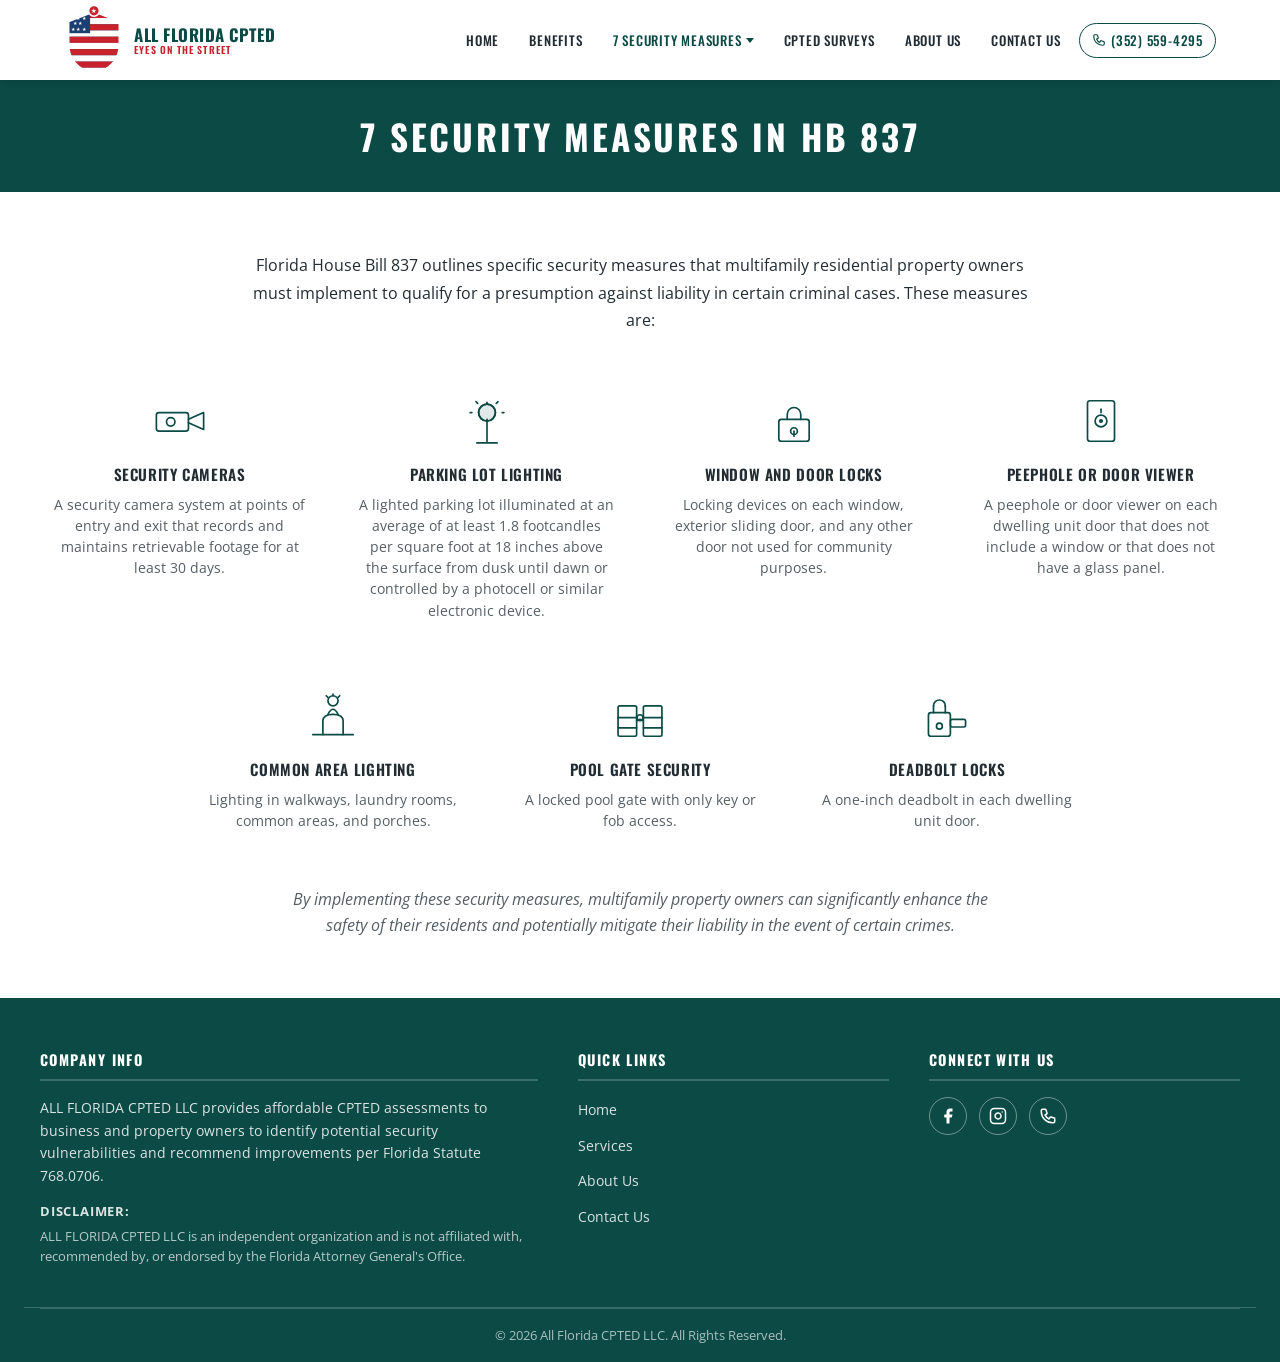
==== 7-security-measures/index.html @ 30a4c148 "Start repository" ====
<!DOCTYPE html>
<html lang="en">
<head>
  <meta charset="UTF-8">
  <meta name="viewport" content="width=device-width, initial-scale=1.0">
  <title>7 Security Measures | ALL FLORIDA CPTED</title>
  <meta name="description" content="Florida HB 837 outlines 7 security measures multifamily property owners must substantially implement to gain a presumption against liability under Florida Statute 768.0706.">
  <meta name="robots" content="index, follow, max-image-preview:large, max-snippet:-1, max-video-preview:-1">
  <link rel="canonical" href="https://allfloridacpted.com/7-security-measures/">
  <meta name="google-site-verification" content="hp_vSG5SfCv2-KYN52tj_0bwiyBskMedASLOKo-kxPQ">
  <meta property="og:title" content="7 Security Measures | ALL FLORIDA CPTED">
  <meta property="og:type" content="article">
  <meta property="og:url" content="https://allfloridacpted.com/7-security-measures/">
  <meta property="og:site_name" content="ALL FLORIDA CPTED">
  <meta property="og:image" content="https://images.pexels.com/photos/430208/pexels-photo-430208.jpeg?auto=compress&cs=tinysrgb&w=1200">
  <link rel="stylesheet" href="/styles.css">
</head>
<body>

<header class="site-header">
  <div class="header-inner">
    <a href="/" class="site-logo" aria-label="ALL FLORIDA CPTED LLC — Home">
      <svg class="logo-badge" viewBox="0 0 60 70" xmlns="http://www.w3.org/2000/svg" aria-hidden="true">
        <defs><clipPath id="sc2"><path d="M30 6 L56 16 L56 40 Q56 62 30 70 Q4 62 4 40 L4 16 Z"/></clipPath></defs>
        <path d="M30 6 L56 16 L56 40 Q56 62 30 70 Q4 62 4 40 L4 16 Z" fill="#1B3F73"/>
        <g clip-path="url(#sc2)">
          <rect x="4" y="6"  width="52" height="6.4" fill="#C8232C"/>
          <rect x="4" y="12.4" width="52" height="6.4" fill="white"/>
          <rect x="4" y="18.8" width="52" height="6.4" fill="#C8232C"/>
          <rect x="4" y="25.2" width="52" height="6.4" fill="white"/>
          <rect x="4" y="31.6" width="52" height="6.4" fill="#C8232C"/>
          <rect x="4" y="38"   width="52" height="6.4" fill="white"/>
          <rect x="4" y="44.4" width="52" height="6.4" fill="#C8232C"/>
          <rect x="4" y="50.8" width="52" height="6.4" fill="white"/>
          <rect x="4" y="57.2" width="52" height="6.4" fill="#C8232C"/>
          <rect x="4" y="63.6" width="52" height="6.4" fill="white"/>
          <rect x="4" y="6"  width="22" height="22" fill="#1B3F73"/>
          <text x="6" y="14" font-size="5.5" fill="white" font-family="sans-serif">★ ★ ★</text>
          <text x="8" y="20" font-size="5.5" fill="white" font-family="sans-serif">★ ★</text>
          <text x="6" y="26" font-size="5.5" fill="white" font-family="sans-serif">★ ★ ★</text>
        </g>
        <path d="M30 6 L56 16 L56 40 Q56 62 30 70 Q4 62 4 40 L4 16 Z" fill="none" stroke="white" stroke-width="1.5"/>
        <circle cx="30" cy="5" r="5.5" fill="#C8232C" stroke="white" stroke-width="1.5"/>
        <text x="30" y="7.5" text-anchor="middle" font-size="6" fill="white" font-family="sans-serif" font-weight="bold">★</text>
      </svg>
      <div class="logo-text-block">
        <span class="logo-name">All Florida CPTED</span>
        <span class="logo-tagline">Eyes on the Street</span>
      </div>
    </a>
    <nav class="main-nav" aria-label="Main navigation">
      <a href="/">Home</a>
      <a href="/services/">Benefits</a>
      <div class="nav-dropdown">
        <a href="/7-security-measures/" class="nav-active">7 Security Measures</a>
        <ul class="dropdown-menu" role="menu">
          <li role="none"><a href="/fl-statutes/" role="menuitem">FL Statutes</a></li>
        </ul>
      </div>
      <a href="/implementing-cpted/">CPTED Surveys</a>
      <a href="/about-us/">About Us</a>
      <a href="/contact-us/">Contact Us</a>
      <a href="tel:3525594295" class="nav-phone-pill" aria-label="Call (352) 559-4295">
        <svg width="14" height="14" fill="none" viewBox="0 0 24 24" stroke="currentColor" stroke-width="2" aria-hidden="true"><path stroke-linecap="round" stroke-linejoin="round" d="M3 5a2 2 0 012-2h3.28a1 1 0 01.948.684l1.498 4.493a1 1 0 01-.502 1.21l-2.257 1.13a11.042 11.042 0 005.516 5.516l1.13-2.257a1 1 0 011.21-.502l4.493 1.498a1 1 0 01.684.949V19a2 2 0 01-2 2h-1C9.716 21 3 14.284 3 6V5z"/></svg>
        (352) 559-4295
      </a>
    </nav>
    <button class="hamburger" aria-label="Toggle navigation menu" aria-expanded="false"><span></span><span></span><span></span></button>
  </div>
  <nav class="mobile-nav" aria-label="Mobile navigation">
    <a href="/">Home</a>
    <a href="/services/">Benefits</a>
    <a href="/7-security-measures/">7 Security Measures</a>
    <a href="/fl-statutes/" class="mobile-child">&#8627; FL Statutes</a>
    <a href="/implementing-cpted/">CPTED Surveys</a>
    <a href="/about-us/">About Us</a>
    <a href="/contact-us/">Contact Us</a>
    <a href="tel:3525594295">(352) 559-4295</a>
  </nav>
</header>

<!-- Page Header Band -->
<div class="page-header-band">
  <h1>7 Security Measures in HB 837</h1>
</div>

<!-- Intro + Icon Grid -->
<section class="section">
  <div class="container">
    <p class="page-intro text-center" style="max-width:780px;margin:0 auto 40px;">Florida House Bill 837 outlines specific security measures that multifamily residential property owners must implement to qualify for a presumption against liability in certain criminal cases. These measures are:</p>

    <div class="icon-grid-7">
      <div class="icon-row-top">
        <div class="icon-card">
          <svg viewBox="0 0 64 64" fill="none" stroke="currentColor" stroke-width="2" stroke-linecap="round" stroke-linejoin="round" aria-label="Security camera icon"><rect x="4" y="22" width="38" height="22" rx="3"/><path d="M42 30 L60 22 L60 42 L42 34"/><circle cx="21" cy="33" r="5"/></svg>
          <p class="icon-card-title">Security Cameras</p>
          <p class="icon-card-desc">A security camera system at points of entry and exit that records and maintains retrievable footage for at least 30 days.</p>
        </div>
        <div class="icon-card">
          <svg viewBox="0 0 64 64" fill="none" stroke="currentColor" stroke-width="2" stroke-linecap="round" stroke-linejoin="round" aria-label="Parking lot light icon"><line x1="32" y1="56" x2="32" y2="30"/><path d="M20 58 L44 58"/><circle cx="32" cy="22" r="10" fill="currentColor" fill-opacity=".12"/><circle cx="32" cy="22" r="10"/><line x1="32" y1="10" x2="32" y2="12"/><line x1="14" y1="22" x2="12" y2="22"/><line x1="50" y1="22" x2="52" y2="22"/><line x1="19" y1="9" x2="21" y2="11"/><line x1="45" y1="9" x2="43" y2="11"/></svg>
          <p class="icon-card-title">Parking Lot Lighting</p>
          <p class="icon-card-desc">A lighted parking lot illuminated at an average of at least 1.8 footcandles per square foot at 18 inches above the surface from dusk until dawn or controlled by a photocell or similar electronic device.</p>
        </div>
        <div class="icon-card">
          <svg viewBox="0 0 64 64" fill="none" stroke="currentColor" stroke-width="2" stroke-linecap="round" stroke-linejoin="round" aria-label="Window lock icon"><rect x="14" y="30" width="36" height="26" rx="3"/><path d="M24 30 V24 a8 8 0 0 1 16 0 V30"/><circle cx="32" cy="44" r="4"/><line x1="32" y1="44" x2="32" y2="50"/></svg>
          <p class="icon-card-title">Window and Door Locks</p>
          <p class="icon-card-desc">Locking devices on each window, exterior sliding door, and any other door not used for community purposes.</p>
        </div>
        <div class="icon-card">
          <svg viewBox="0 0 64 64" fill="none" stroke="currentColor" stroke-width="2" stroke-linecap="round" stroke-linejoin="round" aria-label="Peephole icon"><rect x="16" y="8" width="32" height="48" rx="3"/><circle cx="32" cy="32" r="7"/><circle cx="32" cy="32" r="2.5" fill="currentColor" stroke="none"/><line x1="32" y1="18" x2="32" y2="22"/></svg>
          <p class="icon-card-title">Peephole or Door Viewer</p>
          <p class="icon-card-desc">A peephole or door viewer on each dwelling unit door that does not include a window or that does not have a glass panel.</p>
        </div>
      </div>
      <div class="icon-row-bottom">
        <div class="icon-card">
          <svg viewBox="0 0 64 64" fill="none" stroke="currentColor" stroke-width="2" stroke-linecap="round" stroke-linejoin="round" aria-label="Walkway light icon"><path d="M8 54 L56 54"/><path d="M20 54 L20 38 Q20 30 32 30 Q44 30 44 38 L44 54"/><path d="M26 30 Q32 18 38 30"/><circle cx="32" cy="14" r="6"/><line x1="32" y1="8" x2="32" y2="6"/><line x1="38" y1="10" x2="40" y2="8"/><line x1="26" y1="10" x2="24" y2="8"/></svg>
          <p class="icon-card-title">Common Area Lighting</p>
          <p class="icon-card-desc">Lighting in walkways, laundry rooms, common areas, and porches.</p>
        </div>
        <div class="icon-card">
          <svg viewBox="0 0 64 64" fill="none" stroke="currentColor" stroke-width="2" stroke-linecap="round" stroke-linejoin="round" aria-label="Pool gate icon"><rect x="6" y="20" width="22" height="36" rx="2"/><rect x="36" y="20" width="22" height="36" rx="2"/><line x1="6" y1="34" x2="28" y2="34"/><line x1="36" y1="34" x2="58" y2="34"/><line x1="6" y1="46" x2="28" y2="46"/><line x1="36" y1="46" x2="58" y2="46"/><path d="M28 38 Q32 34 36 38"/><circle cx="32" cy="34" r="3.5"/></svg>
          <p class="icon-card-title">Pool Gate Security</p>
          <p class="icon-card-desc">A locked pool gate with only key or fob access.</p>
        </div>
        <div class="icon-card">
          <svg viewBox="0 0 64 64" fill="none" stroke="currentColor" stroke-width="2" stroke-linecap="round" stroke-linejoin="round" aria-label="Deadbolt icon"><rect x="10" y="28" width="26" height="28" rx="3"/><rect x="36" y="36" width="18" height="9" rx="2"/><line x1="16" y1="28" x2="16" y2="20"/><path d="M16 20 a7 7 0 0 1 14 0"/><line x1="30" y1="20" x2="30" y2="28"/><circle cx="23" cy="44" r="3.5"/></svg>
          <p class="icon-card-title">Deadbolt Locks</p>
          <p class="icon-card-desc">A one-inch deadbolt in each dwelling unit door.</p>
        </div>
      </div>
    </div>

    <p class="measures-closing">By implementing these security measures, multifamily property owners can significantly enhance the safety of their residents and potentially mitigate their liability in the event of certain crimes.</p>
  </div>
</section>

<!-- Footer -->
<footer class="site-footer">
  <div class="footer-inner">
    <div>
      <p class="footer-col-title">Company Info</p>
      <p class="footer-text">ALL FLORIDA CPTED LLC provides affordable CPTED assessments to business and property owners to identify potential security vulnerabilities and recommend improvements per Florida Statute 768.0706.</p>
      <p class="footer-disclaimer"><strong>Disclaimer:</strong> ALL FLORIDA CPTED LLC is an independent organization and is not affiliated with, recommended by, or endorsed by the Florida Attorney General's Office.</p>
    </div>
    <div>
      <p class="footer-col-title">Quick Links</p>
      <ul class="footer-links">
        <li><a href="/">Home</a></li>
        <li><a href="/services/">Services</a></li>
        <li><a href="/about-us/">About Us</a></li>
        <li><a href="/contact-us/">Contact Us</a></li>
      </ul>
    </div>
    <div>
      <p class="footer-col-title">Connect With Us</p>
      <div class="footer-social">
        <a href="#" class="social-icon" aria-label="Facebook"><svg viewBox="0 0 24 24" fill="currentColor"><path d="M18 2h-3a5 5 0 00-5 5v3H7v4h3v8h4v-8h3l1-4h-4V7a1 1 0 011-1h3z"/></svg></a>
        <a href="#" class="social-icon" aria-label="Instagram"><svg viewBox="0 0 24 24" fill="none" stroke="currentColor" stroke-width="2" stroke-linecap="round" stroke-linejoin="round"><rect x="2" y="2" width="20" height="20" rx="5" ry="5"/><path d="M16 11.37A4 4 0 1112.63 8 4 4 0 0116 11.37z"/><line x1="17.5" y1="6.5" x2="17.51" y2="6.5"/></svg></a>
        <a href="tel:3525594295" class="social-icon" aria-label="Phone"><svg viewBox="0 0 24 24" fill="none" stroke="currentColor" stroke-width="2" stroke-linecap="round" stroke-linejoin="round"><path d="M3 5a2 2 0 012-2h3.28a1 1 0 01.948.684l1.498 4.493a1 1 0 01-.502 1.21l-2.257 1.13a11.042 11.042 0 005.516 5.516l1.13-2.257a1 1 0 011.21-.502l4.493 1.498a1 1 0 01.684.949V19a2 2 0 01-2 2h-1C9.716 21 3 14.284 3 6V5z"/></svg></a>
      </div>
    </div>
  </div>
  <div class="footer-bottom-wrap">
    <div class="footer-bottom">&copy; <span class="yr"></span> All Florida CPTED LLC. All Rights Reserved.</div>
  </div>
</footer>

<script src="/script.js"></script>
<script>document.querySelectorAll('.yr').forEach(function(el){el.textContent=new Date().getFullYear();});</script>
</body>
</html>
---- styles.css ----
/* ============================================================
   ALL FLORIDA CPTED LLC — Shared Stylesheet
   ============================================================ */

@import url('https://fonts.googleapis.com/css2?family=Oswald:wght@400;500;600;700&family=Open+Sans:wght@400;500;600;700&display=swap');

/* ---------- CSS Variables ---------- */
:root {
  --teal:        #0B4A45;
  --teal-dark:   #083632;
  --teal-light:  #0d5a54;
  --red:         #C8232C;
  --blue:        #1B3F73;
  --charcoal:    #222C33;
  --gray-bg:     #F5F6F7;
  --gray-mid:    #E0E2E4;
  --gray-text:   #555E65;
  --white:       #FFFFFF;
  --cream:       #F0F0EC;

  --font-head:   'Oswald', 'Arial Narrow', Arial, sans-serif;
  --font-body:   'Open Sans', 'Helvetica Neue', Arial, sans-serif;

  --radius:      4px;
  --radius-pill: 50px;
  --shadow:      0 2px 12px rgba(0,0,0,0.10);
  --shadow-card: 0 2px 8px rgba(0,0,0,0.09);

  --max-width:   1200px;
  --header-h:    80px;
}

/* ---------- Reset ---------- */
*, *::before, *::after { box-sizing: border-box; margin: 0; padding: 0; }
html { scroll-behavior: smooth; }
body {
  font-family: var(--font-body);
  color: var(--charcoal);
  font-size: 16px;
  line-height: 1.6;
  background: var(--white);
}
a { color: inherit; text-decoration: none; }
img { display: block; max-width: 100%; height: auto; }
ul { list-style: none; }

/* ============================================================
   HEADER / NAV
   ============================================================ */
.site-header {
  position: sticky;
  top: 0;
  z-index: 1000;
  background: var(--white);
  box-shadow: 0 2px 8px rgba(0,0,0,0.10);
  height: var(--header-h);
}
.header-inner {
  max-width: var(--max-width);
  margin: 0 auto;
  padding: 0 24px;
  height: 100%;
  display: flex;
  align-items: center;
  justify-content: space-between;
  gap: 16px;
}

/* Logo */
.site-logo {
  display: flex;
  align-items: center;
  gap: 10px;
  flex-shrink: 0;
  text-decoration: none;
}
.logo-badge {
  width: 60px;
  height: 68px;
  flex-shrink: 0;
}
.logo-text-block {
  display: flex;
  flex-direction: column;
  line-height: 1.15;
}
.logo-name {
  font-family: var(--font-head);
  font-weight: 700;
  font-size: 1.05rem;
  color: var(--teal);
  letter-spacing: 0.03em;
  text-transform: uppercase;
}
.logo-tagline {
  font-family: var(--font-head);
  font-size: 0.62rem;
  font-weight: 600;
  color: var(--red);
  letter-spacing: 0.12em;
  text-transform: uppercase;
}

/* Main Nav */
.main-nav {
  display: flex;
  align-items: center;
  gap: 6px;
  flex-wrap: wrap;
}
.main-nav a {
  font-family: var(--font-head);
  font-size: 0.82rem;
  font-weight: 500;
  text-transform: uppercase;
  letter-spacing: 0.06em;
  color: var(--charcoal);
  padding: 6px 12px;
  border-radius: var(--radius-pill);
  transition: color 0.2s, background 0.2s;
  white-space: nowrap;
}
.main-nav a:hover { color: var(--teal); }

/* Home pill button */
.nav-home-pill {
  border: 1.5px solid var(--teal) !important;
  color: var(--teal) !important;
}
.nav-home-pill:hover { background: var(--teal) !important; color: var(--white) !important; }

/* Phone pill button */
.nav-phone-pill {
  border: 1.5px solid var(--teal) !important;
  color: var(--teal) !important;
  display: flex;
  align-items: center;
  gap: 5px;
}
.nav-phone-pill:hover { background: var(--teal) !important; color: var(--white) !important; }
.nav-phone-pill svg { flex-shrink: 0; }

/* Dropdown */
.nav-dropdown {
  position: relative;
}
.nav-dropdown > a {
  display: flex;
  align-items: center;
  gap: 4px;
}
.nav-dropdown > a::after {
  content: '';
  display: inline-block;
  width: 0;
  height: 0;
  border-left: 4px solid transparent;
  border-right: 4px solid transparent;
  border-top: 5px solid currentColor;
  flex-shrink: 0;
}
.dropdown-menu {
  position: absolute;
  top: calc(100% + 4px);
  left: 0;
  background: var(--white);
  border: 1px solid var(--gray-mid);
  border-radius: var(--radius);
  box-shadow: var(--shadow);
  min-width: 160px;
  opacity: 0;
  pointer-events: none;
  transform: translateY(-6px);
  transition: opacity 0.18s, transform 0.18s;
  z-index: 200;
}
.nav-dropdown:hover .dropdown-menu,
.nav-dropdown:focus-within .dropdown-menu {
  opacity: 1;
  pointer-events: auto;
  transform: translateY(0);
}
.dropdown-menu a {
  display: block;
  padding: 10px 16px;
  font-family: var(--font-head);
  font-size: 0.80rem;
  text-transform: uppercase;
  letter-spacing: 0.05em;
  color: var(--charcoal);
  border-radius: 0;
}
.dropdown-menu a:hover { background: var(--gray-bg); color: var(--teal); }

/* Active nav state */
.nav-active { color: var(--teal) !important; }

/* Hamburger */
.hamburger {
  display: none;
  flex-direction: column;
  justify-content: center;
  gap: 5px;
  width: 38px;
  height: 38px;
  background: none;
  border: none;
  cursor: pointer;
  padding: 4px;
  flex-shrink: 0;
}
.hamburger span {
  display: block;
  height: 2.5px;
  background: var(--teal);
  border-radius: 2px;
  transition: transform 0.25s, opacity 0.25s;
}
.hamburger.open span:nth-child(1) { transform: translateY(7.5px) rotate(45deg); }
.hamburger.open span:nth-child(2) { opacity: 0; }
.hamburger.open span:nth-child(3) { transform: translateY(-7.5px) rotate(-45deg); }

/* Mobile Nav */
.mobile-nav {
  display: none;
  flex-direction: column;
  background: var(--white);
  border-top: 1px solid var(--gray-mid);
  padding: 12px 24px 20px;
  box-shadow: 0 6px 16px rgba(0,0,0,0.10);
}
.mobile-nav.open { display: flex; }
.mobile-nav a {
  font-family: var(--font-head);
  font-size: 0.95rem;
  font-weight: 500;
  text-transform: uppercase;
  letter-spacing: 0.06em;
  color: var(--charcoal);
  padding: 11px 0;
  border-bottom: 1px solid var(--gray-bg);
}
.mobile-nav a:last-child { border-bottom: none; }
.mobile-nav a:hover { color: var(--teal); }
.mobile-nav .mobile-child { padding-left: 20px; font-size: 0.88rem; color: var(--gray-text); }

/* ============================================================
   PAGE HEADER BAND
   ============================================================ */
.page-header-band {
  background: var(--teal);
  padding: 28px 24px;
  text-align: center;
}
.page-header-band h1 {
  font-family: var(--font-head);
  font-weight: 700;
  font-size: clamp(1.5rem, 4vw, 2.2rem);
  text-transform: uppercase;
  letter-spacing: 0.08em;
  color: var(--white);
}
.page-header-band.two-band {
  margin-top: 40px;
}

/* ============================================================
   HERO SLIDER
   ============================================================ */
.hero {
  position: relative;
  width: 100%;
  height: 520px;
  overflow: hidden;
  background: var(--teal-dark);
}
.hero-slide {
  position: absolute;
  inset: 0;
  opacity: 0;
  transition: opacity 0.8s ease;
}
.hero-slide.active { opacity: 1; }
.hero-slide img {
  width: 100%;
  height: 100%;
  object-fit: cover;
  object-position: center;
}
.hero-overlay {
  position: absolute;
  inset: 0;
  background: rgba(11, 74, 69, 0.45);
  display: flex;
  align-items: center;
  justify-content: center;
}
.hero-content {
  background: rgba(255,255,255,0.15);
  backdrop-filter: blur(2px);
  border: 1px solid rgba(255,255,255,0.30);
  padding: 40px 48px;
  text-align: center;
  max-width: 680px;
  width: 90%;
}
.hero-content h1 {
  font-family: var(--font-head);
  font-weight: 700;
  font-size: clamp(1.6rem, 5vw, 2.8rem);
  text-transform: uppercase;
  letter-spacing: 0.06em;
  color: var(--white);
  line-height: 1.2;
  margin-bottom: 28px;
}
.hero-btn {
  display: inline-block;
  font-family: var(--font-head);
  font-size: 0.88rem;
  font-weight: 600;
  letter-spacing: 0.10em;
  text-transform: uppercase;
  color: var(--white);
  border: 2px solid var(--white);
  border-radius: var(--radius-pill);
  padding: 10px 28px;
  transition: background 0.2s, color 0.2s;
}
.hero-btn:hover { background: var(--white); color: var(--teal); }

/* Hero arrows */
.hero-arrow {
  position: absolute;
  top: 50%;
  transform: translateY(-50%);
  background: rgba(255,255,255,0.20);
  border: 1px solid rgba(255,255,255,0.40);
  color: var(--white);
  width: 40px;
  height: 40px;
  border-radius: 50%;
  display: flex;
  align-items: center;
  justify-content: center;
  cursor: pointer;
  z-index: 10;
  transition: background 0.2s;
  font-size: 1.2rem;
  user-select: none;
}
.hero-arrow:hover { background: rgba(255,255,255,0.40); }
.hero-arrow.prev { left: 20px; }
.hero-arrow.next { right: 20px; }

/* ============================================================
   SECTION UTILITIES
   ============================================================ */
.section { padding: 60px 24px; }
.section-gray { background: var(--gray-bg); }
.section-teal { background: var(--teal); }
.container {
  max-width: var(--max-width);
  margin: 0 auto;
}
.section-label {
  font-family: var(--font-head);
  font-size: 0.80rem;
  font-weight: 600;
  text-transform: uppercase;
  letter-spacing: 0.14em;
  color: var(--teal);
  margin-bottom: 8px;
}
.section-title {
  font-family: var(--font-head);
  font-weight: 700;
  font-size: clamp(1.4rem, 3.5vw, 2rem);
  text-transform: uppercase;
  letter-spacing: 0.06em;
  color: var(--teal);
  margin-bottom: 20px;
}
.section-teal .section-title { color: var(--white); }
.section-teal h2 { color: var(--white); }

/* ============================================================
   TWO COLUMN LAYOUT
   ============================================================ */
.two-col {
  display: grid;
  grid-template-columns: 1fr 1fr;
  gap: 48px;
  align-items: center;
}
.two-col img {
  width: 100%;
  height: 340px;
  object-fit: cover;
  border-radius: var(--radius);
  box-shadow: var(--shadow);
}

/* ============================================================
   ATTENTION SECTION (Home)
   ============================================================ */
.attention-text p {
  margin-bottom: 16px;
  line-height: 1.7;
}
.attention-text p:first-child {
  color: var(--teal);
  font-weight: 500;
}

/* ============================================================
   CPTED CONCEPTS SECTION
   ============================================================ */
.cpted-concepts-text p { color: var(--white); margin-bottom: 14px; }
.cpted-concepts-text ul {
  list-style: disc;
  padding-left: 20px;
  margin-bottom: 14px;
  color: var(--white);
}
.cpted-concepts-text ul li { margin-bottom: 4px; }

/* ============================================================
   CARD GRIDS
   ============================================================ */
.cards-grid {
  display: grid;
  grid-template-columns: repeat(4, 1fr);
  gap: 20px;
  margin-top: 32px;
}
.cards-grid-3 {
  grid-template-columns: repeat(3, 1fr);
}

.card {
  background: var(--white);
  border-radius: var(--radius);
  box-shadow: var(--shadow-card);
  overflow: hidden;
  display: flex;
  flex-direction: column;
  border: 1px solid var(--gray-mid);
}
.card-img {
  width: 100%;
  height: 180px;
  object-fit: cover;
  flex-shrink: 0;
}
.card-body {
  padding: 16px;
  flex: 1;
}
.card-title {
  font-family: var(--font-head);
  font-weight: 600;
  font-size: 1rem;
  color: var(--charcoal);
  margin-bottom: 8px;
  text-align: center;
}
.card-desc {
  font-size: 0.88rem;
  color: var(--gray-text);
  line-height: 1.55;
  text-align: center;
}

/* Truncated description (home benefits) */
.card-desc-truncated {
  display: -webkit-box;
  -webkit-line-clamp: 3;
  -webkit-box-orient: vertical;
  overflow: hidden;
}

/* Center button below grid */
.grid-cta {
  text-align: center;
  margin-top: 32px;
}

/* ============================================================
   BUTTONS
   ============================================================ */
.btn {
  display: inline-block;
  font-family: var(--font-head);
  font-size: 0.88rem;
  font-weight: 600;
  letter-spacing: 0.10em;
  text-transform: uppercase;
  border-radius: var(--radius-pill);
  padding: 12px 32px;
  transition: background 0.2s, color 0.2s, border-color 0.2s;
  cursor: pointer;
  border: 2px solid transparent;
  text-align: center;
}
.btn-teal {
  background: var(--teal);
  color: var(--white);
  border-color: var(--teal);
}
.btn-teal:hover {
  background: var(--teal-dark);
  border-color: var(--teal-dark);
}
.btn-outline-teal {
  background: transparent;
  color: var(--teal);
  border-color: var(--teal);
}
.btn-outline-teal:hover {
  background: var(--teal);
  color: var(--white);
}

/* ============================================================
   7 SECURITY MEASURES — ICON GRID
   ============================================================ */
.measures-section { background: var(--white); }
.measures-section .section-title { text-align: center; }

.icon-grid {
  display: grid;
  grid-template-columns: repeat(4, 1fr);
  gap: 28px;
  margin-top: 36px;
}
.icon-grid-7 .icon-row-top {
  display: grid;
  grid-template-columns: repeat(4, 1fr);
  gap: 28px;
  margin-top: 36px;
}
.icon-grid-7 .icon-row-bottom {
  display: grid;
  grid-template-columns: repeat(3, 1fr);
  gap: 28px;
  margin-top: 28px;
  max-width: calc(75% - 7px);
  margin-left: auto;
  margin-right: auto;
}

.icon-card {
  display: flex;
  flex-direction: column;
  align-items: center;
  text-align: center;
  padding: 20px 12px;
}
.icon-card svg {
  width: 54px;
  height: 54px;
  color: var(--teal);
  margin-bottom: 14px;
  flex-shrink: 0;
}
.icon-card-title {
  font-family: var(--font-head);
  font-weight: 600;
  font-size: 0.95rem;
  color: var(--charcoal);
  margin-bottom: 8px;
  text-transform: uppercase;
  letter-spacing: 0.04em;
}
.icon-card-desc {
  font-size: 0.85rem;
  color: var(--gray-text);
  line-height: 1.55;
}

.measures-closing {
  text-align: center;
  margin-top: 36px;
  font-style: italic;
  color: var(--gray-text);
  max-width: 700px;
  margin-left: auto;
  margin-right: auto;
}

/* ============================================================
   PAGE INTRO / BULLETED CONTENT
   ============================================================ */
.page-intro { margin-bottom: 20px; line-height: 1.7; }

.flag-list {
  list-style: none;
  padding: 0;
  margin: 0;
}
.flag-list li {
  display: flex;
  gap: 12px;
  align-items: flex-start;
  margin-bottom: 16px;
  line-height: 1.65;
}
.flag-list li .flag-icon {
  flex-shrink: 0;
  margin-top: 3px;
}
.flag-list li strong { color: var(--charcoal); }

/* ============================================================
   FL STATUTES PAGE
   ============================================================ */
.statutes-content { max-width: var(--max-width); margin: 0 auto; padding: 40px 24px; }
.statutes-list {
  margin-top: 20px;
}
.statutes-list li {
  display: flex;
  gap: 14px;
  align-items: flex-start;
  padding: 12px 0;
  border-bottom: 1px solid var(--gray-mid);
  font-size: 0.93rem;
  line-height: 1.65;
}
.statutes-list li:last-child { border-bottom: none; }
.statutes-list li .flag-icon { flex-shrink: 0; margin-top: 3px; }
.statutes-list li a { color: var(--teal); text-decoration: underline; }
.statutes-list li a:hover { color: var(--teal-dark); }
.statute-term { font-weight: 600; }

.statutes-subsection-title {
  font-family: var(--font-head);
  font-weight: 700;
  font-size: 0.95rem;
  letter-spacing: 0.05em;
  color: var(--white);
  margin-bottom: 4px;
}
.statutes-768 {
  padding: 40px 24px;
}
.statutes-768-inner { max-width: var(--max-width); margin: 0 auto; }
.statutes-768 h3 {
  font-family: var(--font-head);
  font-size: 1.05rem;
  text-transform: uppercase;
  margin-bottom: 12px;
  color: var(--charcoal);
}
.statutes-768 p { margin-bottom: 12px; line-height: 1.65; font-size: 0.93rem; }
.statutes-768 ol { padding-left: 24px; margin-bottom: 12px; }
.statutes-768 ol li { margin-bottom: 8px; line-height: 1.65; font-size: 0.93rem; }

/* ============================================================
   CONTACT FORM
   ============================================================ */
.contact-grid {
  display: grid;
  grid-template-columns: 1fr 1.4fr;
  gap: 60px;
  align-items: start;
}
.contact-info h2 {
  font-family: var(--font-head);
  font-size: 1.2rem;
  font-weight: 600;
  color: var(--charcoal);
  margin-bottom: 10px;
}
.contact-info p { margin-bottom: 20px; color: var(--gray-text); line-height: 1.65; }
.contact-phone {
  display: flex;
  align-items: center;
  gap: 10px;
  font-family: var(--font-head);
  font-size: 1.3rem;
  font-weight: 600;
  color: var(--teal);
  text-decoration: none;
}
.contact-phone:hover { color: var(--teal-dark); }

.contact-form { display: flex; flex-direction: column; gap: 16px; }
.form-group { display: flex; flex-direction: column; gap: 6px; }
.form-group label {
  font-size: 0.85rem;
  font-weight: 600;
  color: var(--charcoal);
  text-transform: uppercase;
  letter-spacing: 0.05em;
}
.form-group input,
.form-group textarea {
  padding: 12px 14px;
  border: 1.5px solid var(--gray-mid);
  border-radius: var(--radius);
  font-family: var(--font-body);
  font-size: 0.95rem;
  color: var(--charcoal);
  background: var(--white);
  transition: border-color 0.2s;
}
.form-group input:focus,
.form-group textarea:focus {
  outline: none;
  border-color: var(--teal);
}
.form-group textarea { min-height: 130px; resize: vertical; }
.form-submit { align-self: flex-start; }

/* ============================================================
   FOOTER
   ============================================================ */
.site-footer {
  background: var(--teal);
  color: var(--cream);
  padding: 50px 24px 0;
}
.footer-inner {
  max-width: var(--max-width);
  margin: 0 auto;
  display: grid;
  grid-template-columns: 1.6fr 1fr 1fr;
  gap: 40px;
  padding-bottom: 40px;
}
.footer-col-title {
  font-family: var(--font-head);
  font-weight: 700;
  font-size: 0.90rem;
  text-transform: uppercase;
  letter-spacing: 0.10em;
  color: var(--white);
  margin-bottom: 16px;
  padding-bottom: 8px;
  border-bottom: 2px solid rgba(255,255,255,0.20);
}
.footer-text {
  font-size: 0.85rem;
  line-height: 1.65;
  color: rgba(255,255,255,0.85);
  margin-bottom: 14px;
}
.footer-disclaimer {
  font-size: 0.80rem;
  line-height: 1.6;
  color: rgba(255,255,255,0.70);
}
.footer-disclaimer strong {
  display: block;
  font-size: 0.82rem;
  text-transform: uppercase;
  letter-spacing: 0.06em;
  margin-bottom: 4px;
  color: rgba(255,255,255,0.85);
}

.footer-links { list-style: none; padding: 0; }
.footer-links li { margin-bottom: 10px; }
.footer-links a {
  font-size: 0.88rem;
  color: rgba(255,255,255,0.85);
  transition: color 0.2s;
}
.footer-links a:hover { color: var(--white); }

.footer-social {
  display: flex;
  gap: 12px;
  margin-bottom: 0;
}
.social-icon {
  display: flex;
  align-items: center;
  justify-content: center;
  width: 38px;
  height: 38px;
  border-radius: 50%;
  border: 1.5px solid rgba(255,255,255,0.40);
  color: var(--white);
  transition: background 0.2s, border-color 0.2s;
}
.social-icon:hover {
  background: rgba(255,255,255,0.15);
  border-color: var(--white);
}
.social-icon svg { width: 18px; height: 18px; }

.footer-bottom {
  border-top: 1px solid rgba(255,255,255,0.18);
  padding: 16px 24px;
  text-align: center;
  font-size: 0.82rem;
  color: rgba(255,255,255,0.65);
  max-width: var(--max-width);
  margin: 0 auto;
}
.footer-bottom-wrap {
  border-top: 1px solid rgba(255,255,255,0.18);
}

/* ============================================================
   IMPLEMENTING CPTED / ABOUT US — Two-column text+image pages
   ============================================================ */
.inner-page-content {
  max-width: var(--max-width);
  margin: 0 auto;
  padding: 60px 24px;
}
.inner-two-col {
  display: grid;
  grid-template-columns: 1fr 1fr;
  gap: 52px;
  align-items: start;
}
.inner-two-col img {
  width: 100%;
  height: 360px;
  object-fit: cover;
  border-radius: var(--radius);
  box-shadow: var(--shadow);
}
.inner-page-content h2 {
  font-family: var(--font-head);
  font-weight: 700;
  font-size: 1.25rem;
  text-transform: uppercase;
  letter-spacing: 0.05em;
  color: var(--teal);
  margin-bottom: 16px;
}

/* ============================================================
   RESPONSIVE
   ============================================================ */
@media (max-width: 1024px) {
  .cards-grid { grid-template-columns: repeat(2, 1fr); }
  .icon-grid { grid-template-columns: repeat(2, 1fr); }
  .icon-grid-7 .icon-row-top { grid-template-columns: repeat(2, 1fr); }
  .icon-grid-7 .icon-row-bottom { grid-template-columns: repeat(2, 1fr); max-width: 100%; }
  .two-col { grid-template-columns: 1fr; }
  .two-col img { height: 260px; }
  .footer-inner { grid-template-columns: 1fr 1fr; }
  .contact-grid { grid-template-columns: 1fr; gap: 40px; }
}

@media (max-width: 768px) {
  :root { --header-h: 70px; }
  .main-nav { display: none; }
  .hamburger { display: flex; }
  .hero { height: 400px; }
  .hero-content { padding: 28px 24px; }
  .cards-grid { grid-template-columns: 1fr; }
  .cards-grid-3 { grid-template-columns: 1fr; }
  .inner-two-col { grid-template-columns: 1fr; }
  .inner-two-col img { height: 220px; }
  .footer-inner { grid-template-columns: 1fr; }
  .icon-grid-7 .icon-row-top { grid-template-columns: 1fr 1fr; }
  .icon-grid-7 .icon-row-bottom { grid-template-columns: 1fr 1fr; max-width: 100%; }
}

@media (max-width: 480px) {
  .hero { height: 320px; }
  .hero-content { padding: 20px 16px; }
  .section { padding: 40px 16px; }
  .icon-grid-7 .icon-row-top { grid-template-columns: 1fr; }
  .icon-grid-7 .icon-row-bottom { grid-template-columns: 1fr; }
  .logo-text-block { display: none; }
}

/* ============================================================
   UTILITY
   ============================================================ */
.text-center { text-align: center; }
.mt-8  { margin-top: 8px; }
.mt-16 { margin-top: 16px; }
.mt-24 { margin-top: 24px; }
.mt-32 { margin-top: 32px; }
.mb-16 { margin-bottom: 16px; }
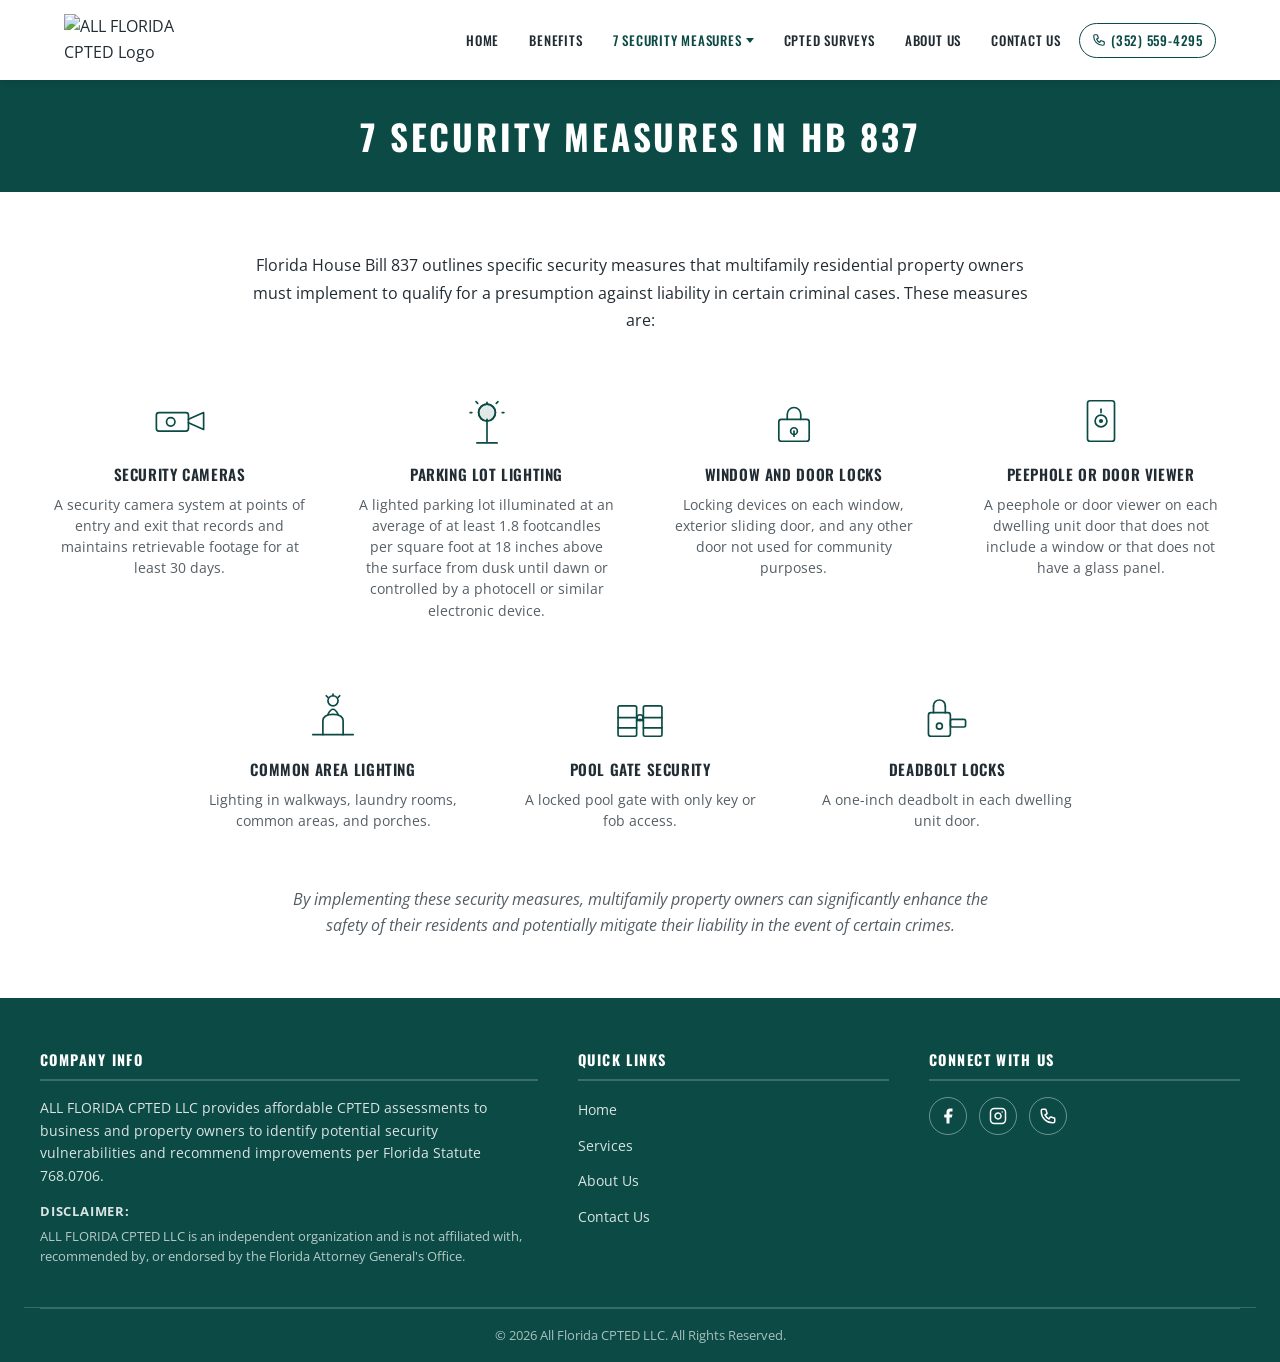
==== commit 6b4bb8c7: "Updated index.html" ====
--- a/7-security-measures/index.html
+++ b/7-security-measures/index.html
@@ -19,35 +19,12 @@
 
 <header class="site-header">
   <div class="header-inner">
-    <a href="/" class="site-logo" aria-label="ALL FLORIDA CPTED LLC — Home">
-      <svg class="logo-badge" viewBox="0 0 60 70" xmlns="http://www.w3.org/2000/svg" aria-hidden="true">
-        <defs><clipPath id="sc2"><path d="M30 6 L56 16 L56 40 Q56 62 30 70 Q4 62 4 40 L4 16 Z"/></clipPath></defs>
-        <path d="M30 6 L56 16 L56 40 Q56 62 30 70 Q4 62 4 40 L4 16 Z" fill="#1B3F73"/>
-        <g clip-path="url(#sc2)">
-          <rect x="4" y="6"  width="52" height="6.4" fill="#C8232C"/>
-          <rect x="4" y="12.4" width="52" height="6.4" fill="white"/>
-          <rect x="4" y="18.8" width="52" height="6.4" fill="#C8232C"/>
-          <rect x="4" y="25.2" width="52" height="6.4" fill="white"/>
-          <rect x="4" y="31.6" width="52" height="6.4" fill="#C8232C"/>
-          <rect x="4" y="38"   width="52" height="6.4" fill="white"/>
-          <rect x="4" y="44.4" width="52" height="6.4" fill="#C8232C"/>
-          <rect x="4" y="50.8" width="52" height="6.4" fill="white"/>
-          <rect x="4" y="57.2" width="52" height="6.4" fill="#C8232C"/>
-          <rect x="4" y="63.6" width="52" height="6.4" fill="white"/>
-          <rect x="4" y="6"  width="22" height="22" fill="#1B3F73"/>
-          <text x="6" y="14" font-size="5.5" fill="white" font-family="sans-serif">★ ★ ★</text>
-          <text x="8" y="20" font-size="5.5" fill="white" font-family="sans-serif">★ ★</text>
-          <text x="6" y="26" font-size="5.5" fill="white" font-family="sans-serif">★ ★ ★</text>
-        </g>
-        <path d="M30 6 L56 16 L56 40 Q56 62 30 70 Q4 62 4 40 L4 16 Z" fill="none" stroke="white" stroke-width="1.5"/>
-        <circle cx="30" cy="5" r="5.5" fill="#C8232C" stroke="white" stroke-width="1.5"/>
-        <text x="30" y="7.5" text-anchor="middle" font-size="6" fill="white" font-family="sans-serif" font-weight="bold">★</text>
-      </svg>
-      <div class="logo-text-block">
-        <span class="logo-name">All Florida CPTED</span>
-        <span class="logo-tagline">Eyes on the Street</span>
-      </div>
-    </a>
+  <a href="/" class="site-logo" aria-label="ALL FLORIDA CPTED LLC — Home">
+
+      <img src="/Logo1.png" alt="ALL FLORIDA CPTED Logo" class="logo-img">
+<div class="logo-text-block">
+</div>
+</a>
     <nav class="main-nav" aria-label="Main navigation">
       <a href="/">Home</a>
       <a href="/services/">Benefits</a>
--- a/styles.css
+++ b/styles.css
@@ -65,19 +65,41 @@
   justify-content: space-between;
   gap: 16px;
 }
-
 /* Logo */
 .site-logo {
   display: flex;
   align-items: center;
-  gap: 10px;
-  flex-shrink: 0;
-  text-decoration: none;
-}
-.logo-badge {
-  width: 60px;
-  height: 68px;
-  flex-shrink: 0;
+  height: 100%;
+}
+
+.logo-img {
+  width: 160px;
+  height: auto;
+  max-height: 70px;
+  object-fit: contain;
+}
+.logo-text-block {
+  display: flex;
+  flex-direction: column;
+  line-height: 1.15;
+}
+
+.logo-name {
+  font-family: var(--font-head);
+  font-weight: 700;
+  font-size: 1.05rem;
+  color: var(--teal);
+  letter-spacing: 0.03em;
+  text-transform: uppercase;
+}
+
+.logo-tagline {
+  font-family: var(--font-head);
+  font-size: 0.62rem;
+  font-weight: 600;
+  color: var(--red);
+  letter-spacing: 0.12em;
+  text-transform: uppercase;
 }
 .logo-text-block {
   display: flex;
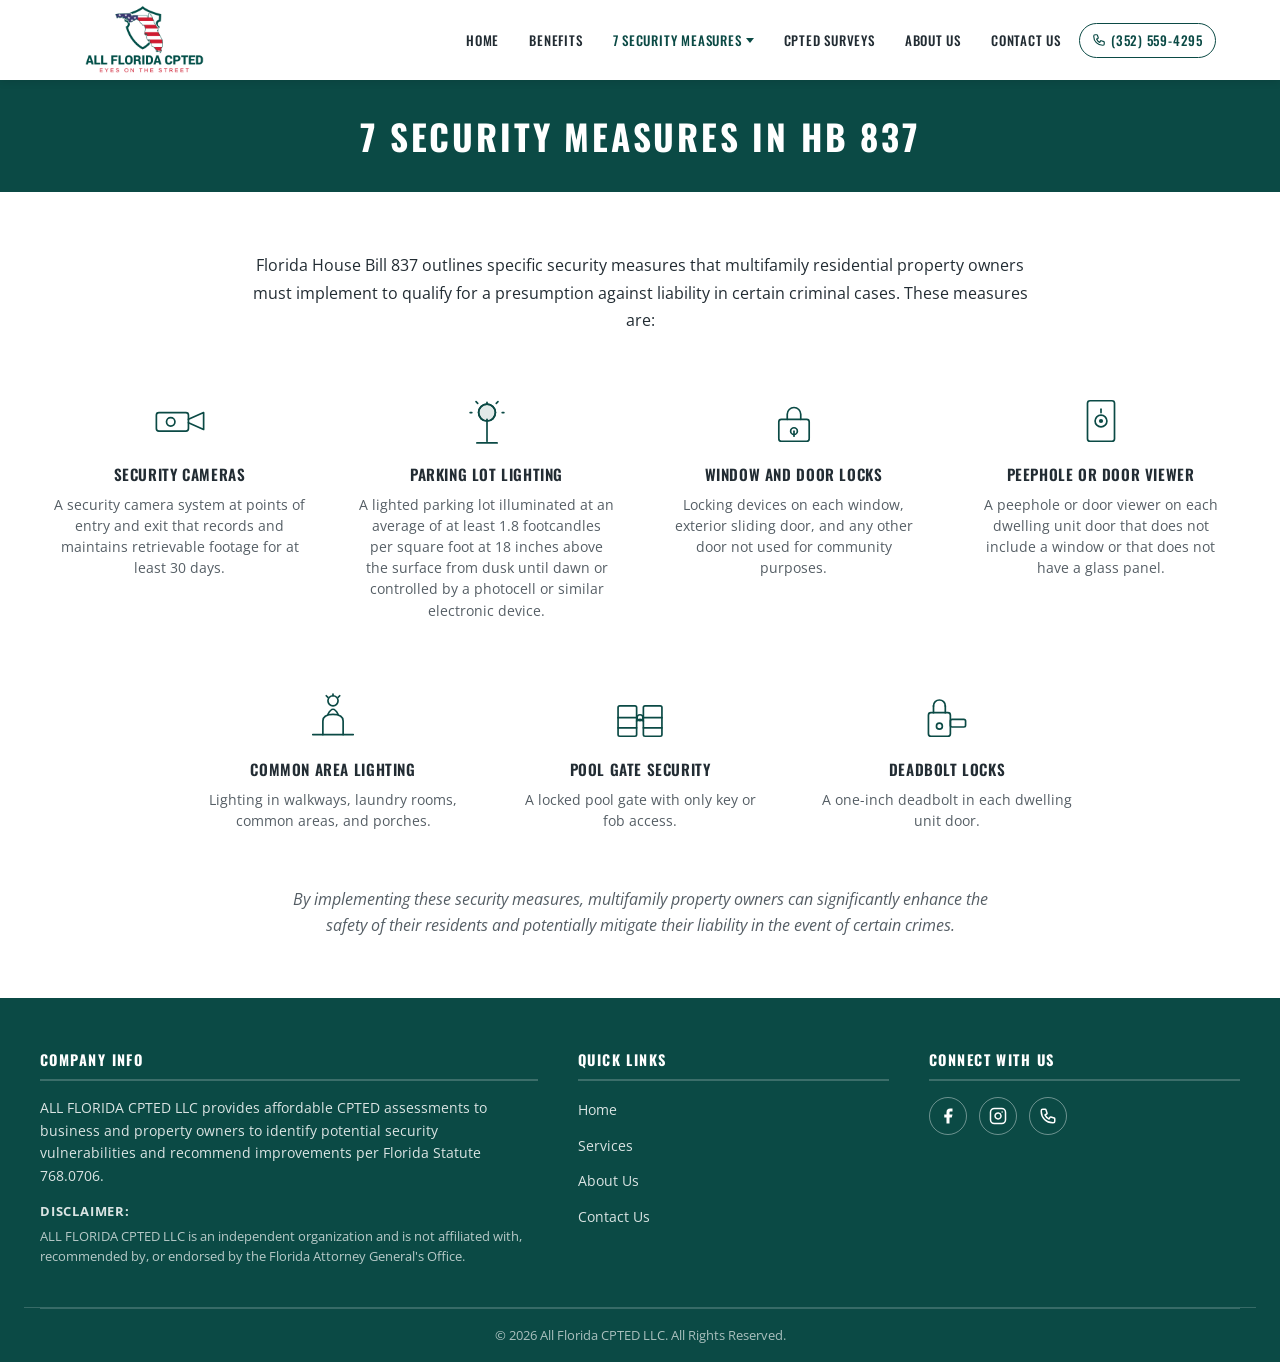
==== commit 3d2efae0: "Update index.html" ====
--- a/7-security-measures/index.html
+++ b/7-security-measures/index.html
@@ -13,30 +13,29 @@
   <meta property="og:url" content="https://allfloridacpted.com/7-security-measures/">
   <meta property="og:site_name" content="ALL FLORIDA CPTED">
   <meta property="og:image" content="https://images.pexels.com/photos/430208/pexels-photo-430208.jpeg?auto=compress&cs=tinysrgb&w=1200">
-  <link rel="stylesheet" href="/styles.css">
+  <link rel="stylesheet" href="../styles.css">
 </head>
 <body>
 
 <header class="site-header">
   <div class="header-inner">
-  <a href="/" class="site-logo" aria-label="ALL FLORIDA CPTED LLC — Home">
-
-      <img src="/Logo1.png" alt="ALL FLORIDA CPTED Logo" class="logo-img">
+  <a href="../index.html" class="site-logo" aria-label="ALL FLORIDA CPTED LLC — Home">
+    <img src="../public/Logo1.png" alt="ALL FLORIDA CPTED Logo" class="logo-img">
+</a>
 <div class="logo-text-block">
 </div>
-</a>
     <nav class="main-nav" aria-label="Main navigation">
-      <a href="/">Home</a>
-      <a href="/services/">Benefits</a>
+      <a href="../index.html">Home</a>
+      <a href="../services/index.html">Benefits</a>
       <div class="nav-dropdown">
-        <a href="/7-security-measures/" class="nav-active">7 Security Measures</a>
+       <a href="../7-security-measures/index.html" class="nav-active">7 Security Measures</a>
         <ul class="dropdown-menu" role="menu">
-          <li role="none"><a href="/fl-statutes/" role="menuitem">FL Statutes</a></li>
+         <li role="none"><a href="../fl-statutes/index.html" role="menuitem">FL Statutes</a></li>
         </ul>
       </div>
-      <a href="/implementing-cpted/">CPTED Surveys</a>
-      <a href="/about-us/">About Us</a>
-      <a href="/contact-us/">Contact Us</a>
+      <a href="../implementing-cpted/index.html">CPTED Surveys</a>
+     <a href="../about-us/index.html">About Us</a>
+     <a href="../contact-us/index.html">Contact Us</a>
       <a href="tel:3525594295" class="nav-phone-pill" aria-label="Call (352) 559-4295">
         <svg width="14" height="14" fill="none" viewBox="0 0 24 24" stroke="currentColor" stroke-width="2" aria-hidden="true"><path stroke-linecap="round" stroke-linejoin="round" d="M3 5a2 2 0 012-2h3.28a1 1 0 01.948.684l1.498 4.493a1 1 0 01-.502 1.21l-2.257 1.13a11.042 11.042 0 005.516 5.516l1.13-2.257a1 1 0 011.21-.502l4.493 1.498a1 1 0 01.684.949V19a2 2 0 01-2 2h-1C9.716 21 3 14.284 3 6V5z"/></svg>
         (352) 559-4295
@@ -45,13 +44,13 @@
     <button class="hamburger" aria-label="Toggle navigation menu" aria-expanded="false"><span></span><span></span><span></span></button>
   </div>
   <nav class="mobile-nav" aria-label="Mobile navigation">
-    <a href="/">Home</a>
-    <a href="/services/">Benefits</a>
-    <a href="/7-security-measures/">7 Security Measures</a>
-    <a href="/fl-statutes/" class="mobile-child">&#8627; FL Statutes</a>
-    <a href="/implementing-cpted/">CPTED Surveys</a>
-    <a href="/about-us/">About Us</a>
-    <a href="/contact-us/">Contact Us</a>
+    <a href="../index.html">Home</a>
+    <a href="../services/index.html">Benefits</a>
+    <a href="../7-security-measures/index.html">7 Security Measures</a>
+    <a href="../fl-statutes/index.html" class="mobile-child">&#8627; FL Statutes</a>
+    <a href="../implementing-cpted/index.html">CPTED Surveys</a>
+    <a href="../about-us/index.html">About Us</a>
+    <a href="../contact-us/index.html">Contact Us</a>
     <a href="tel:3525594295">(352) 559-4295</a>
   </nav>
 </header>
@@ -123,10 +122,10 @@
     <div>
       <p class="footer-col-title">Quick Links</p>
       <ul class="footer-links">
-        <li><a href="/">Home</a></li>
-        <li><a href="/services/">Services</a></li>
-        <li><a href="/about-us/">About Us</a></li>
-        <li><a href="/contact-us/">Contact Us</a></li>
+        <li><a href="../index.html">Home</a></li>
+        <li><a href="../services/index.html">Services</a></li>
+        <li><a href="../about-us/index.html">About Us</a></li>
+        <li><a href="../contact-us/index.html">Contact Us</a></li>
       </ul>
     </div>
     <div>
@@ -143,7 +142,7 @@
   </div>
 </footer>
 
-<script src="/script.js"></script>
+<script src="../script.js"></script>
 <script>document.querySelectorAll('.yr').forEach(function(el){el.textContent=new Date().getFullYear();});</script>
 </body>
 </html>
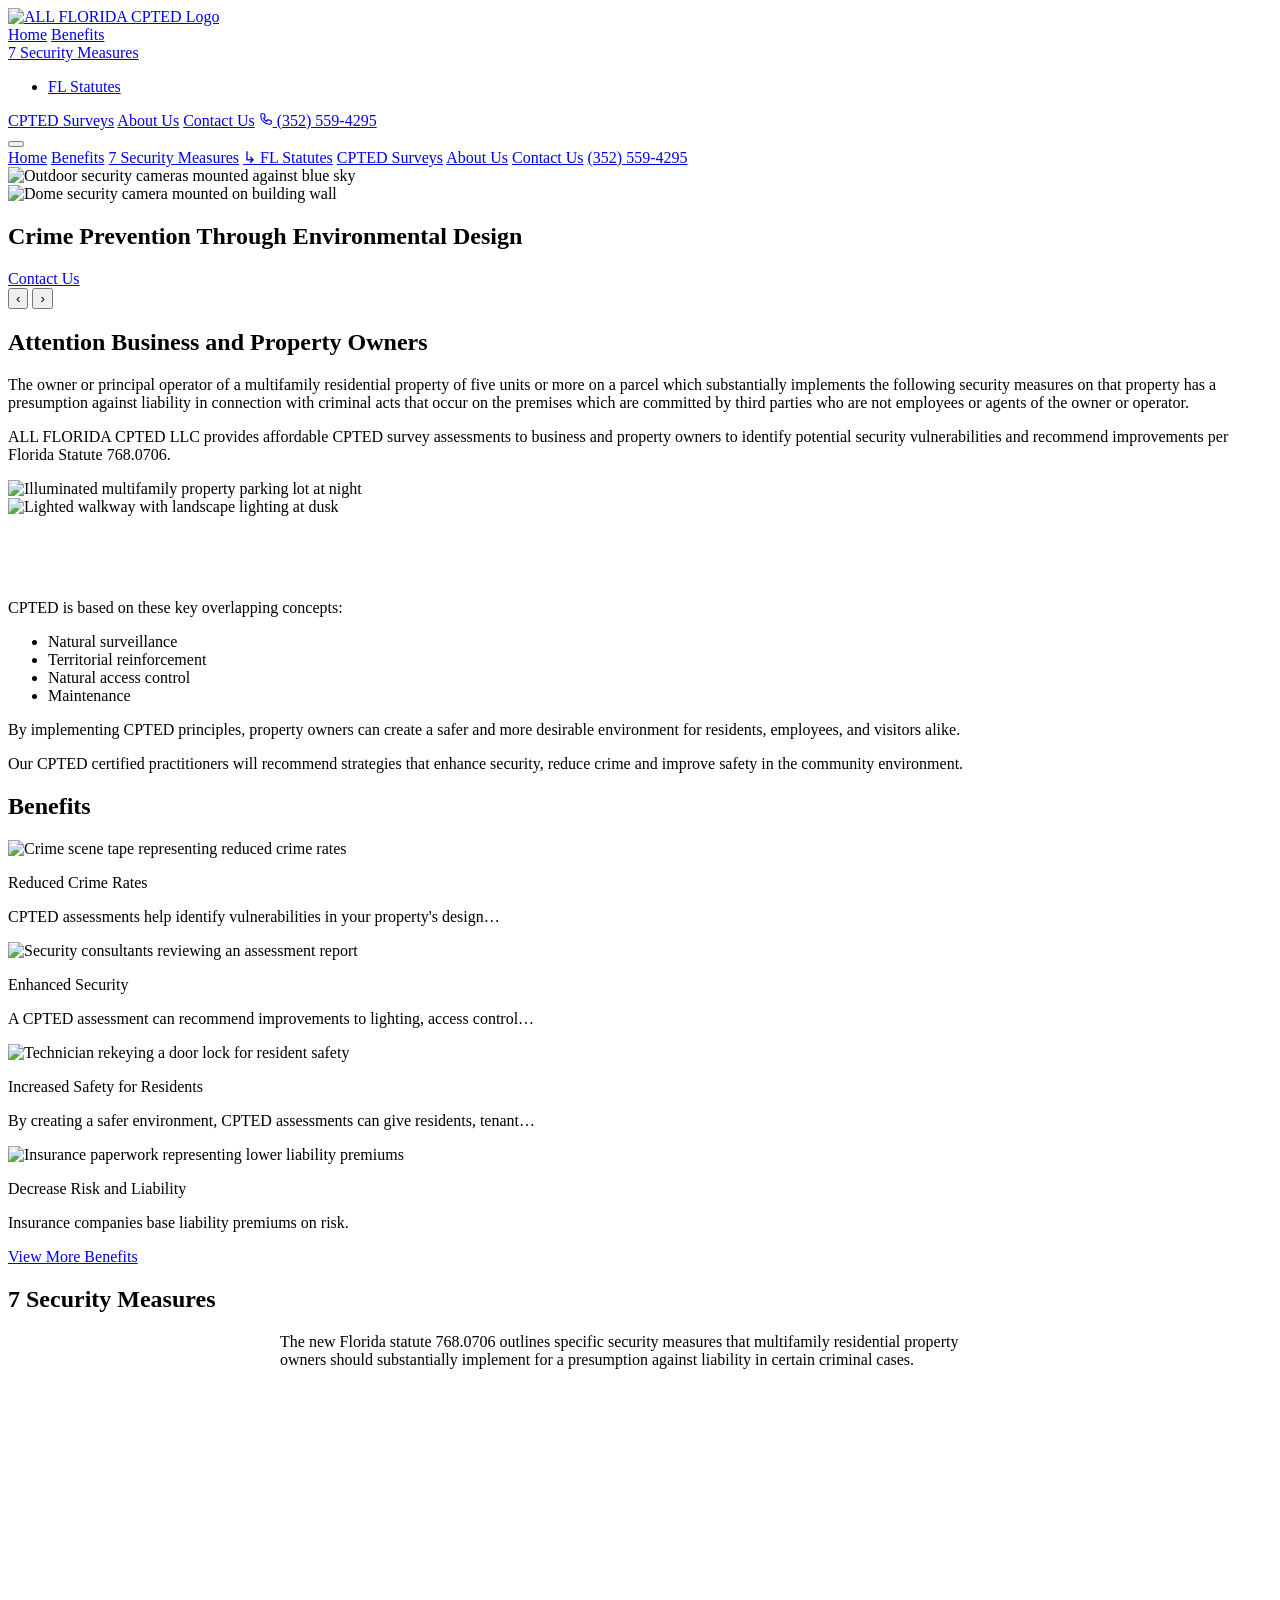
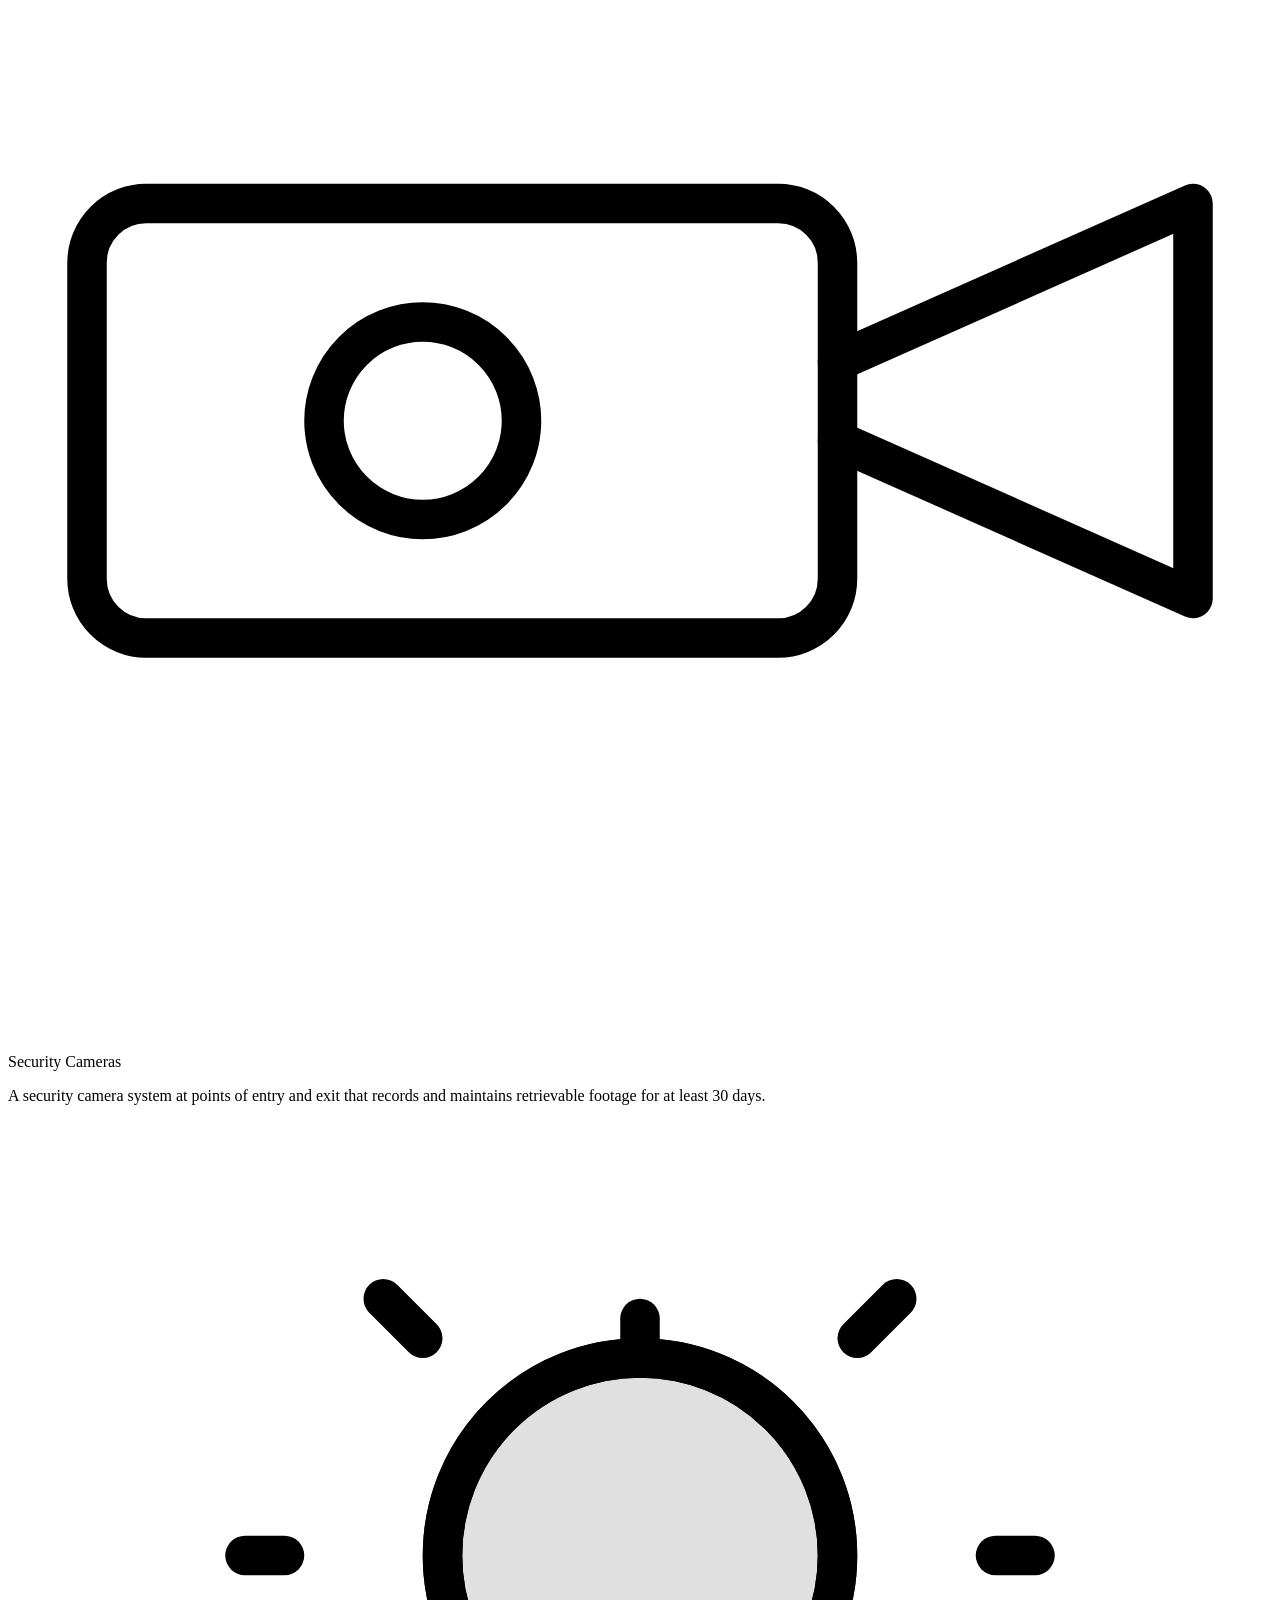
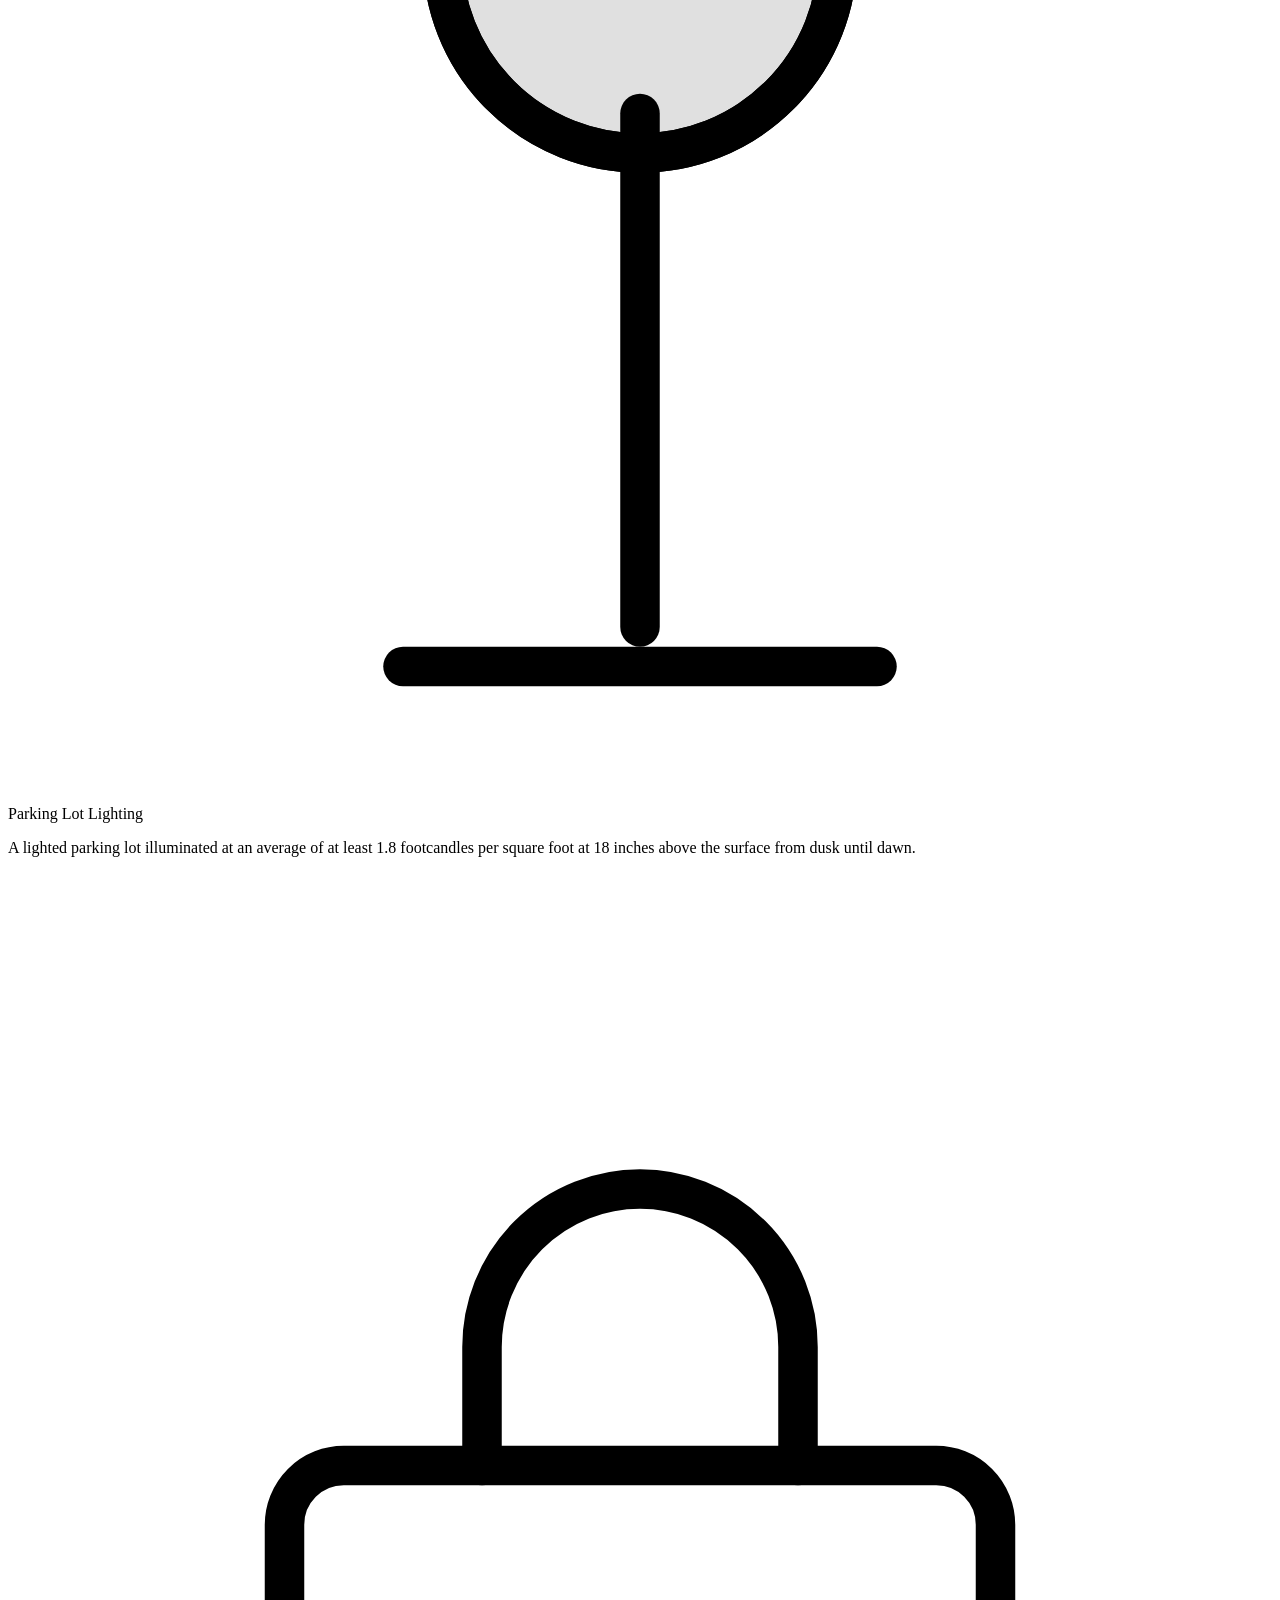
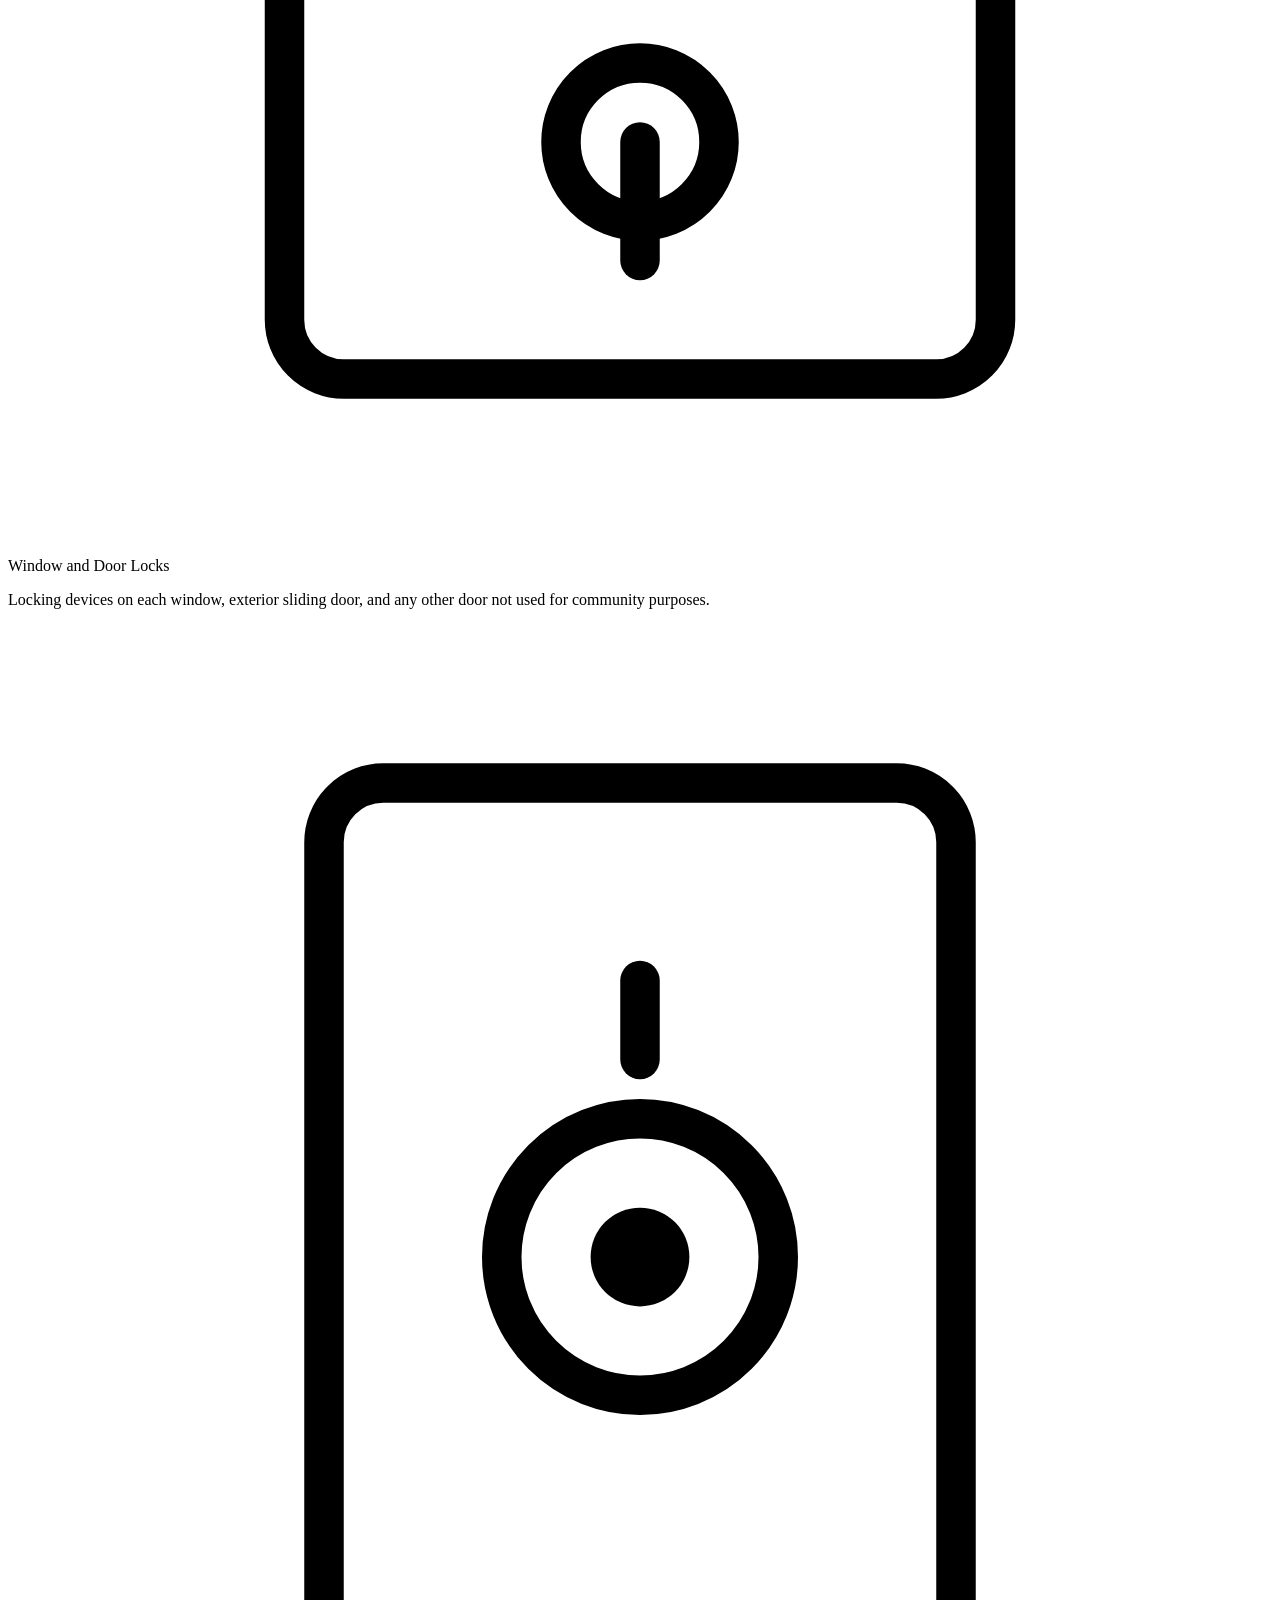
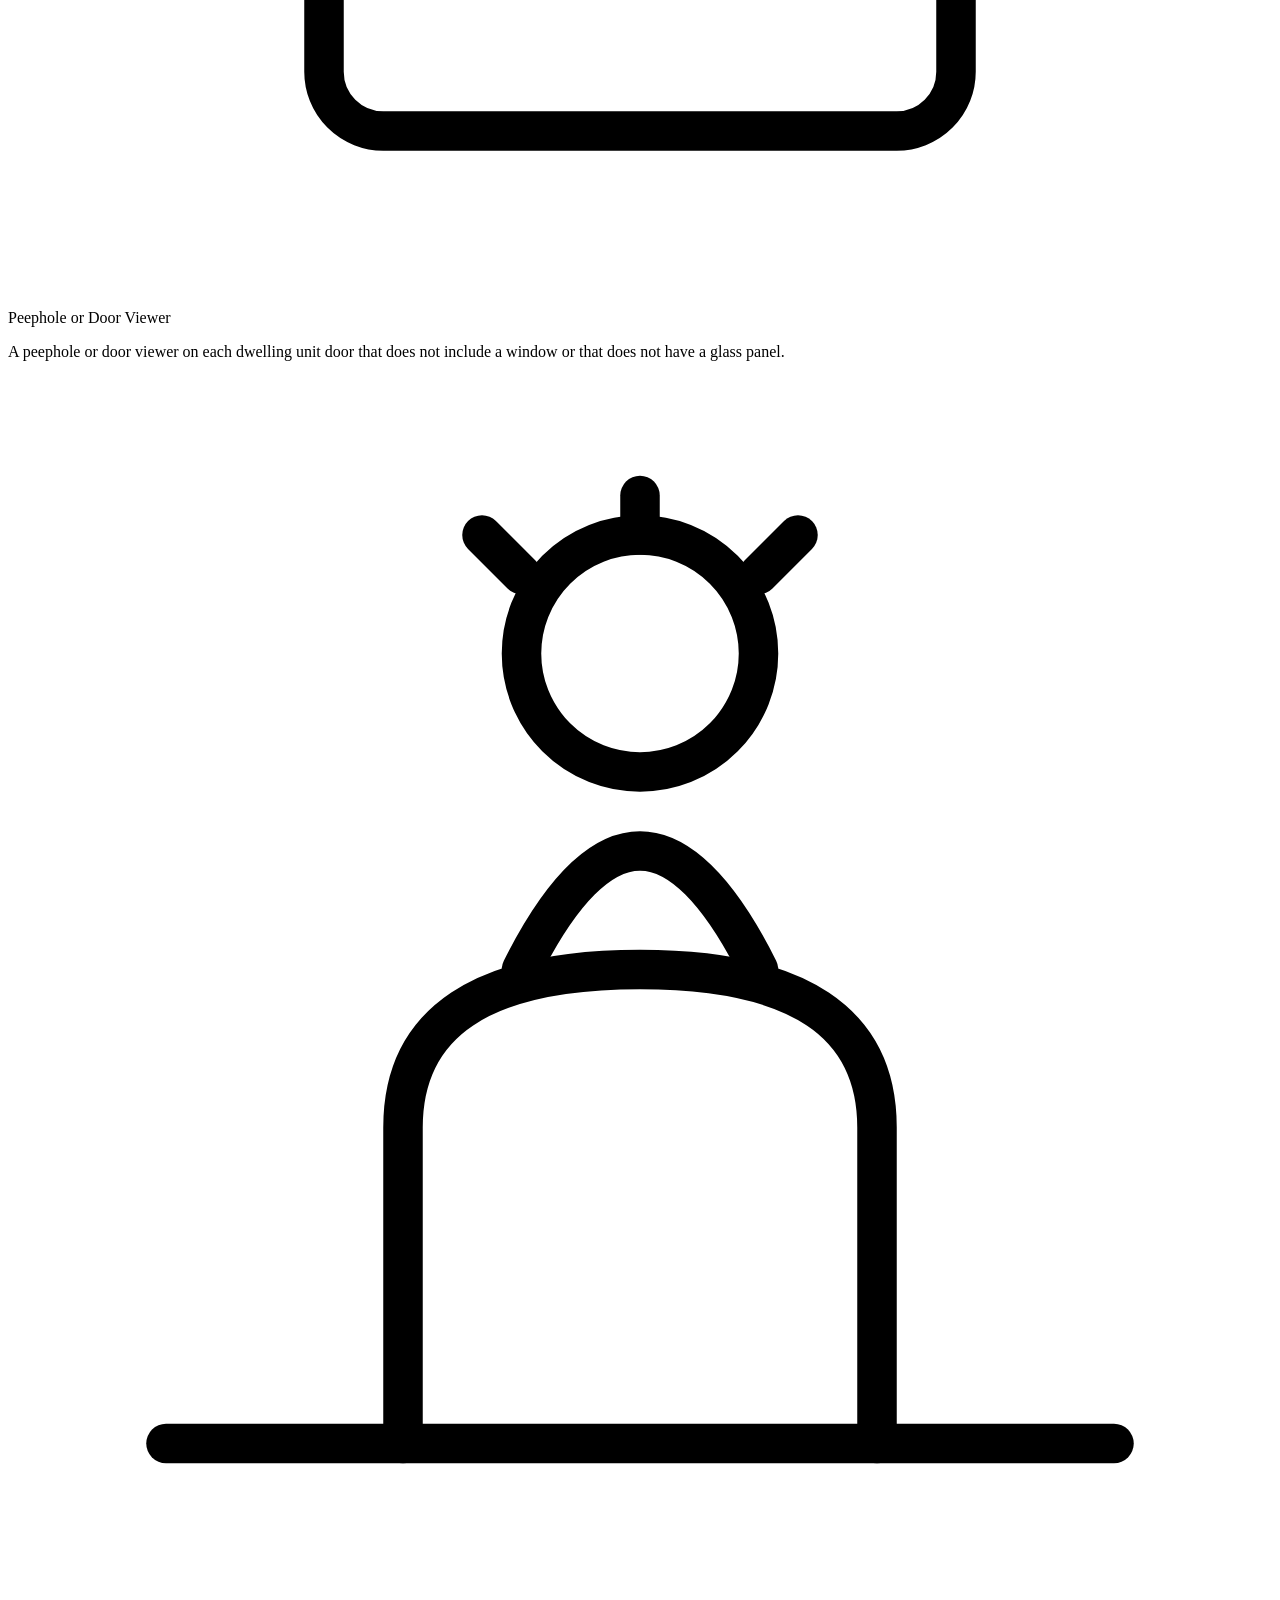
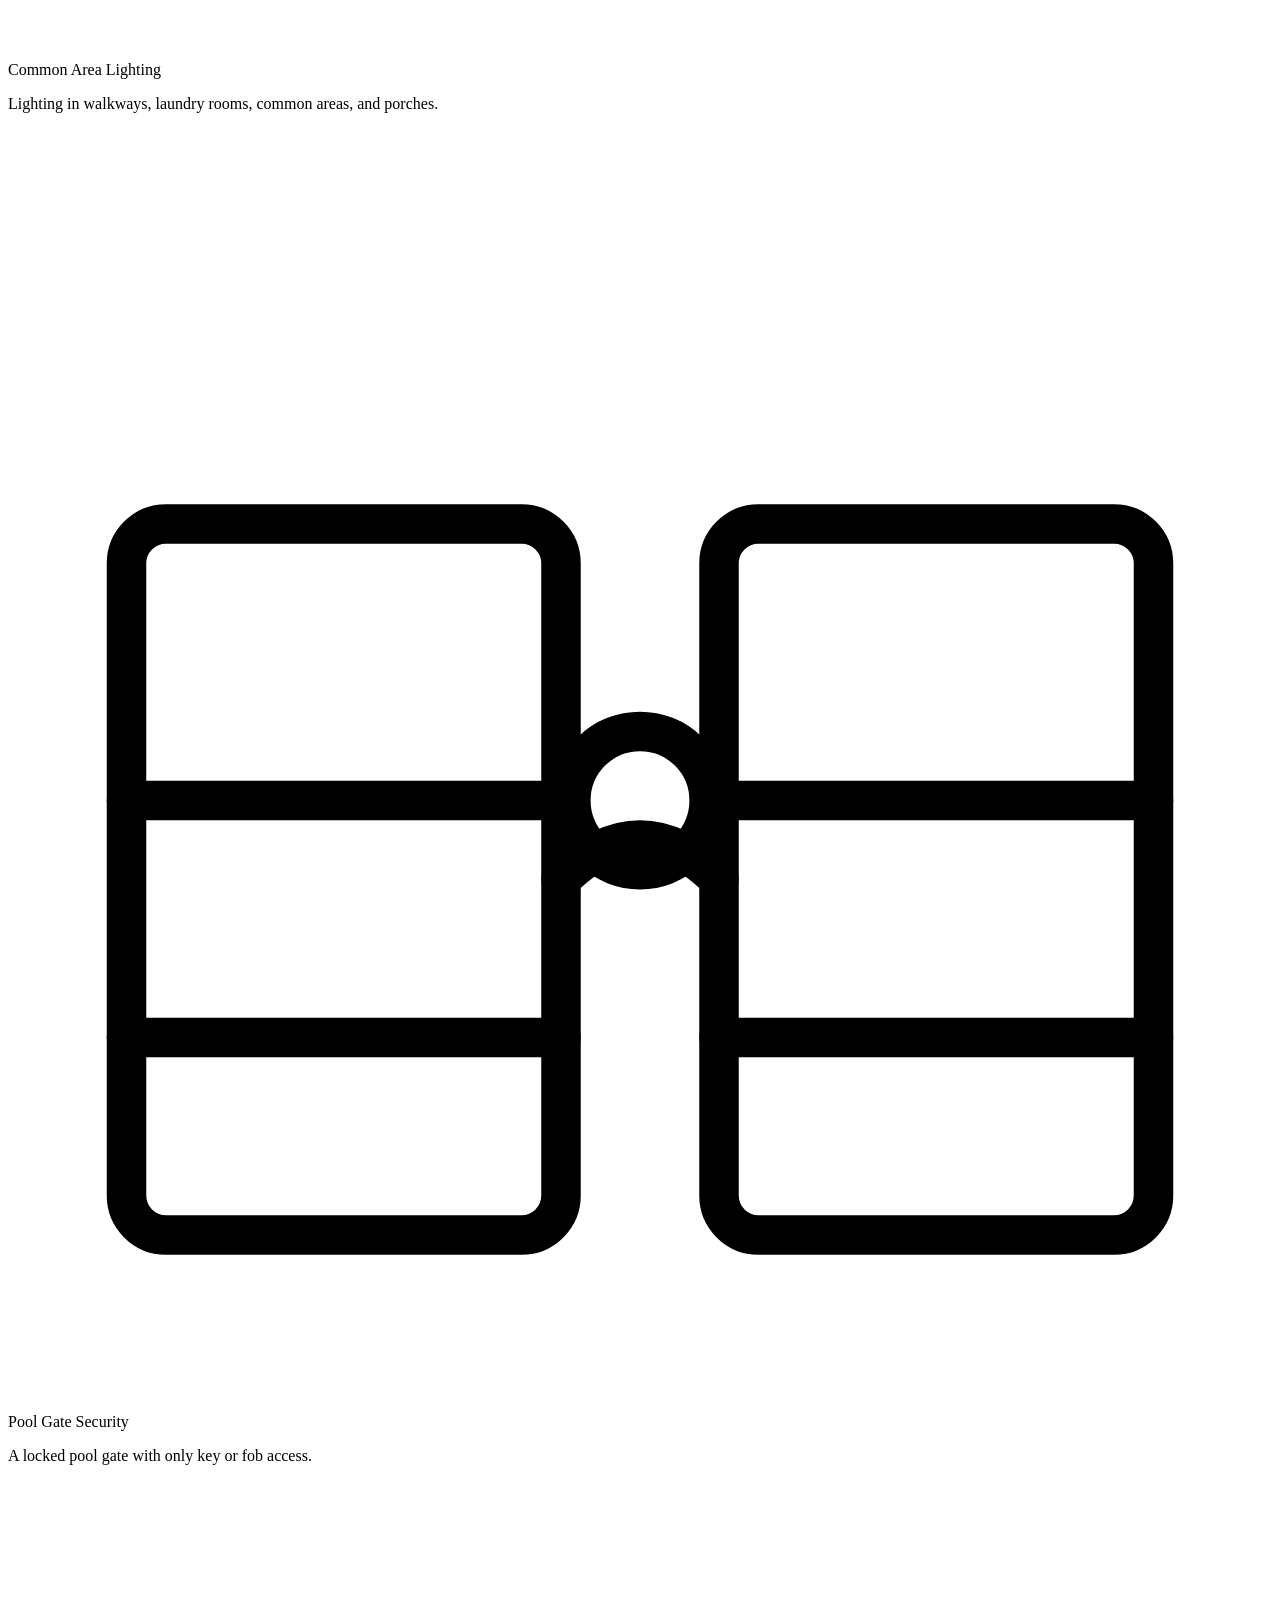
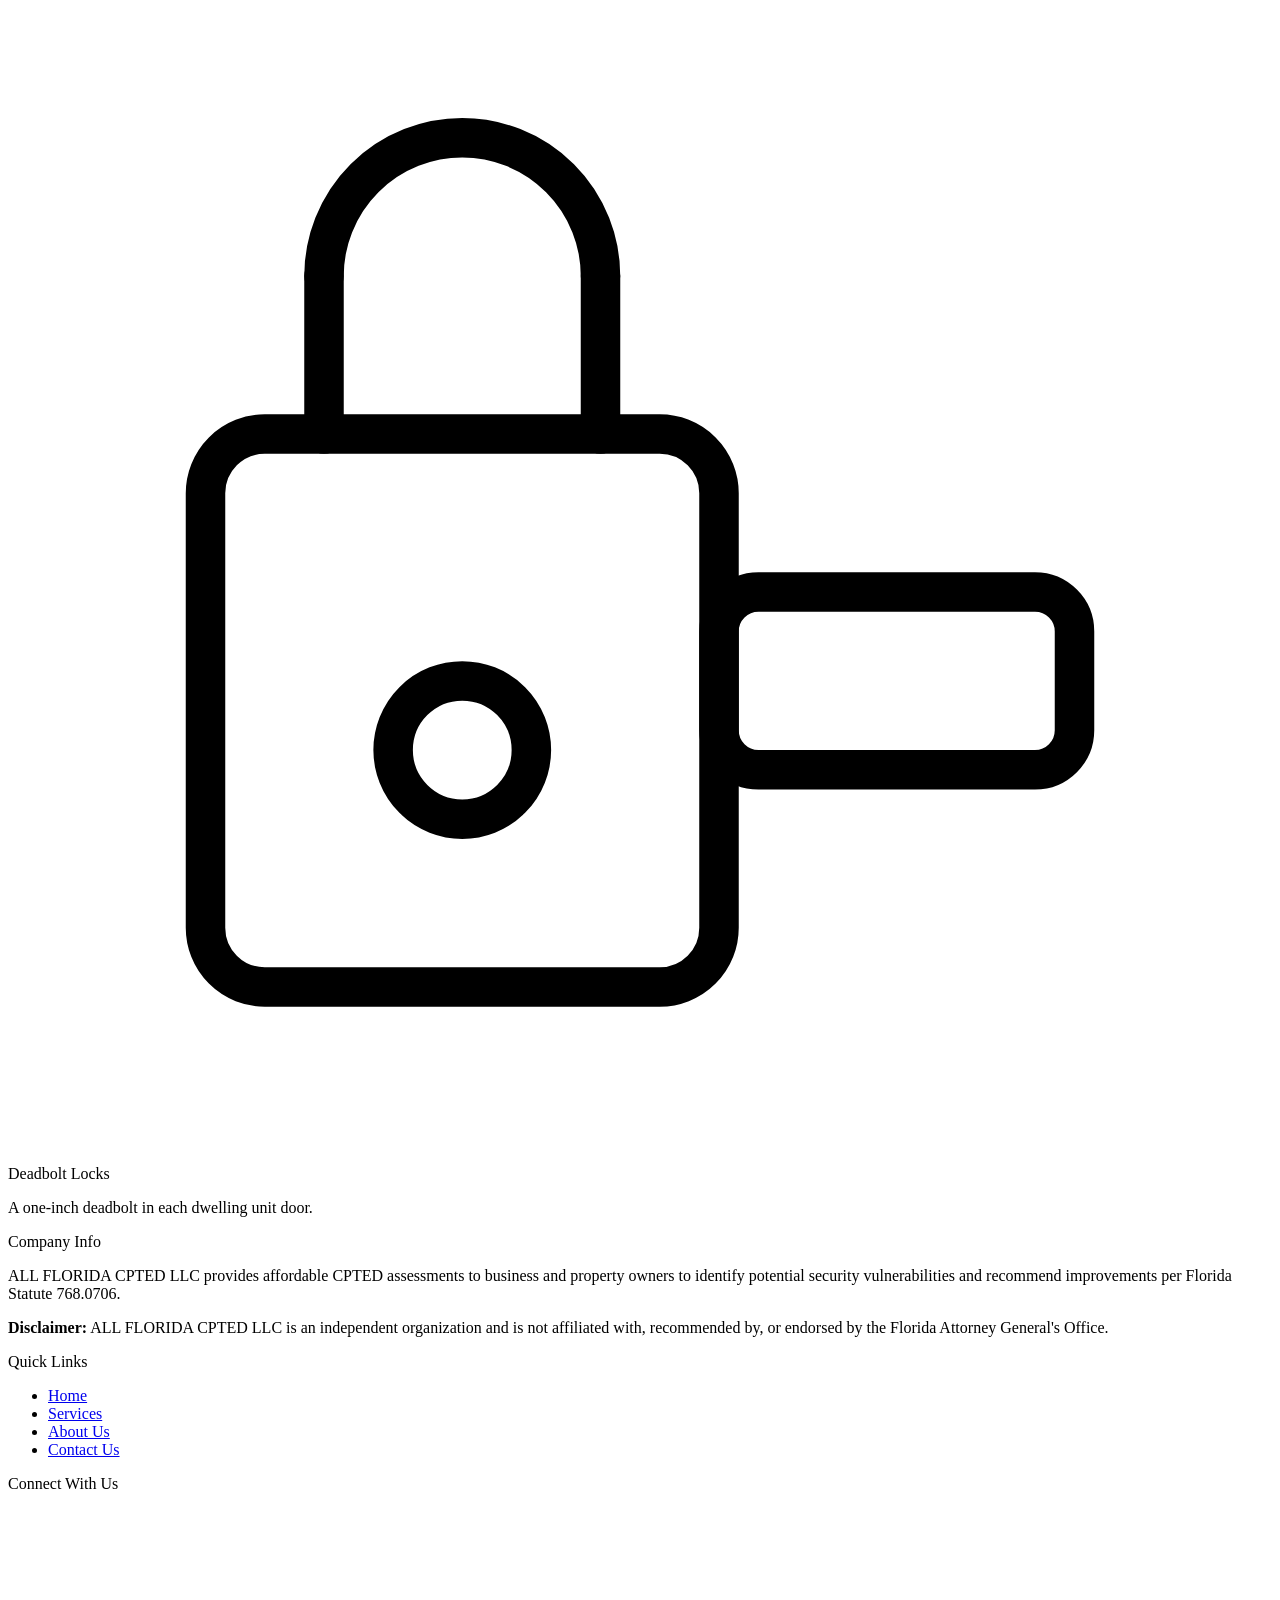
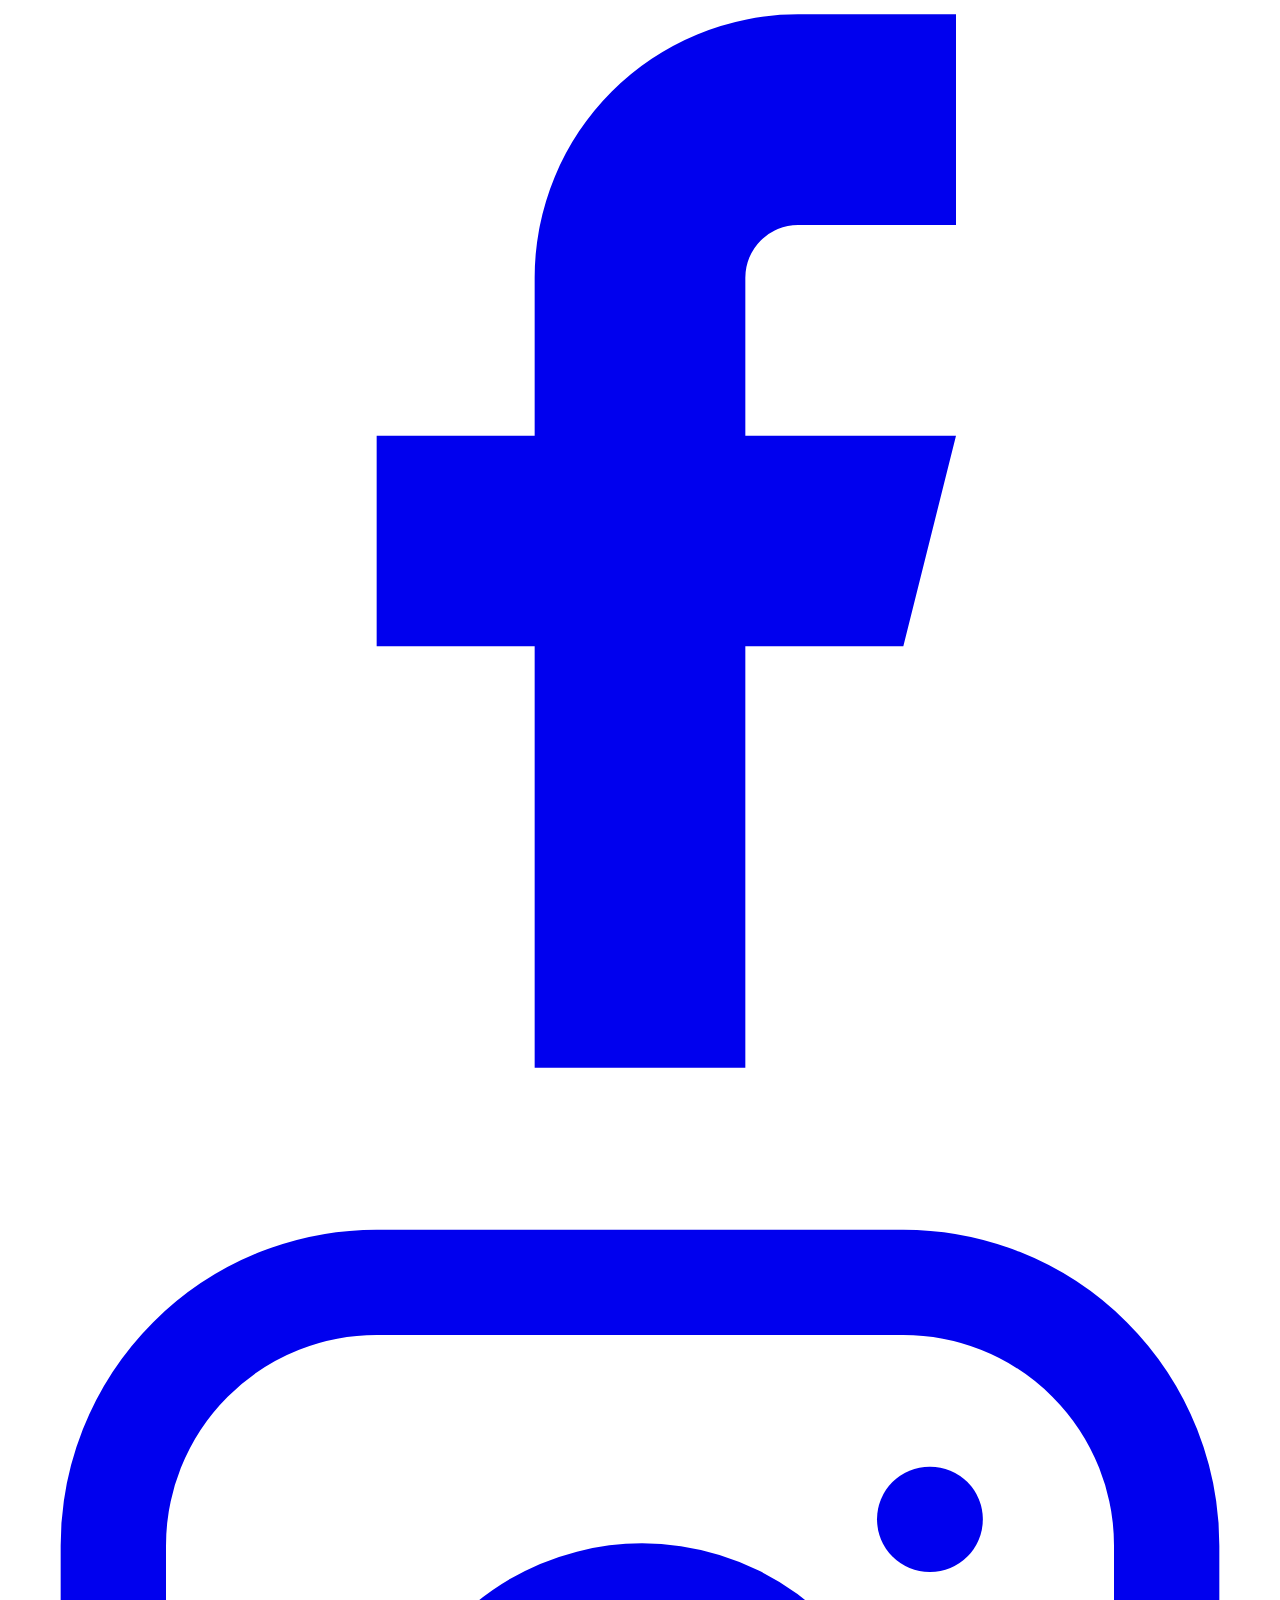
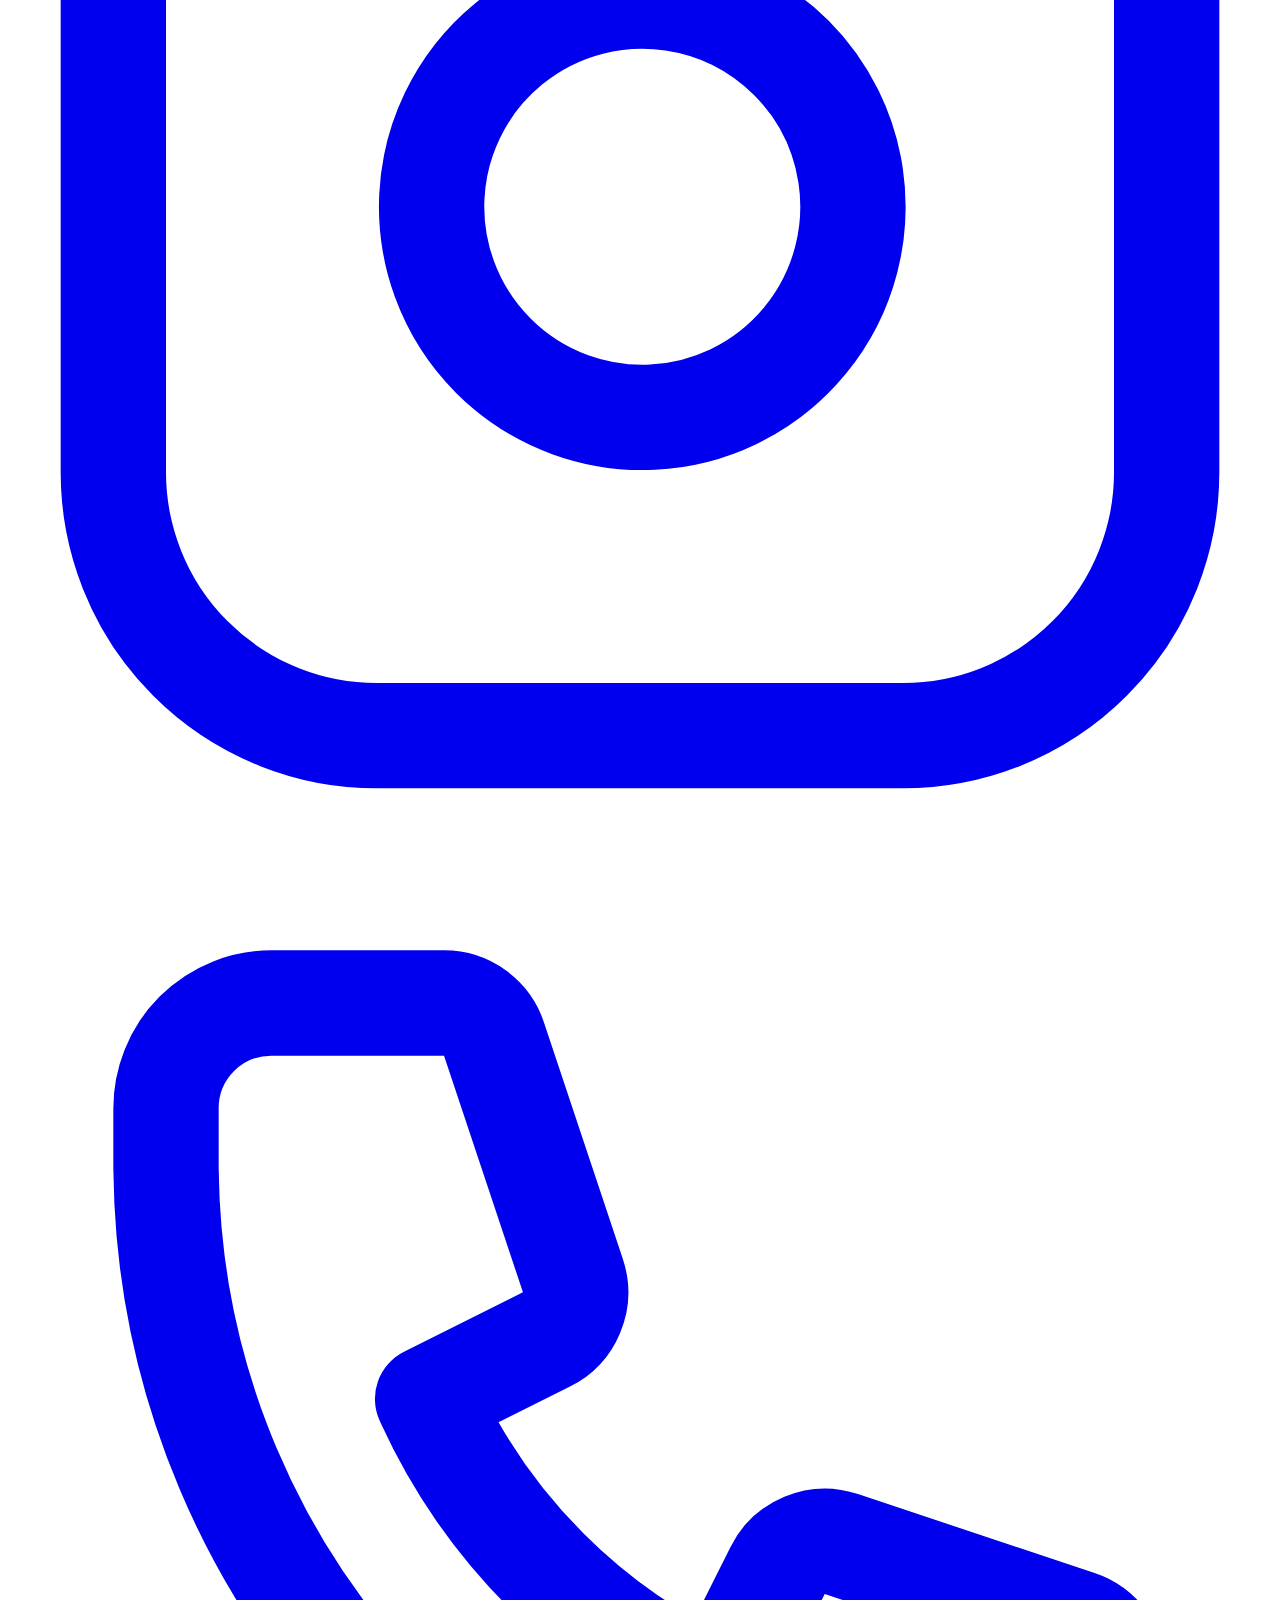
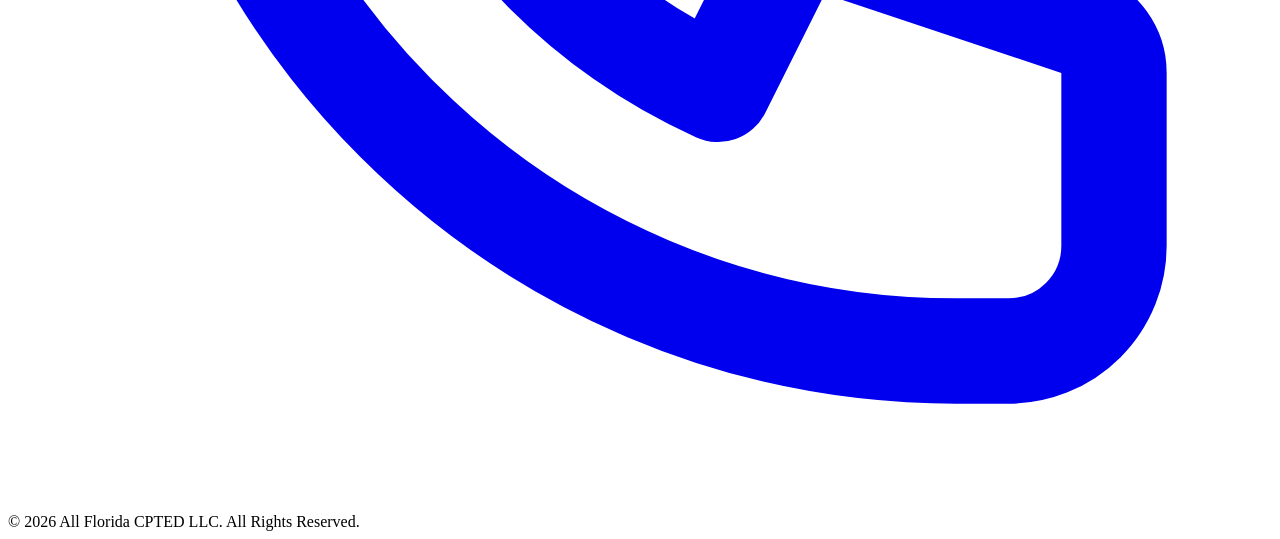
==== commit e08b70af: "Update index.html" ====
--- a/7-security-measures/index.html
+++ b/7-security-measures/index.html
@@ -3,68 +3,178 @@
 <head>
   <meta charset="UTF-8">
   <meta name="viewport" content="width=device-width, initial-scale=1.0">
-  <title>7 Security Measures | ALL FLORIDA CPTED</title>
-  <meta name="description" content="Florida HB 837 outlines 7 security measures multifamily property owners must substantially implement to gain a presumption against liability under Florida Statute 768.0706.">
+  <title>Home | ALL FLORIDA CPTED</title>
+  <meta name="description" content="ALL FLORIDA CPTED LLC provides affordable CPTED survey assessments for Florida multifamily property owners seeking presumption against liability under Florida Statute 768.0706 / HB 837.">
   <meta name="robots" content="index, follow, max-image-preview:large, max-snippet:-1, max-video-preview:-1">
-  <link rel="canonical" href="https://allfloridacpted.com/7-security-measures/">
+  <link rel="canonical" href="https://allfloridacpted.com/">
   <meta name="google-site-verification" content="hp_vSG5SfCv2-KYN52tj_0bwiyBskMedASLOKo-kxPQ">
-  <meta property="og:title" content="7 Security Measures | ALL FLORIDA CPTED">
-  <meta property="og:type" content="article">
-  <meta property="og:url" content="https://allfloridacpted.com/7-security-measures/">
+  <meta property="og:title" content="Home | ALL FLORIDA CPTED">
+  <meta property="og:type" content="website">
+  <meta property="og:url" content="https://allfloridacpted.com/">
   <meta property="og:site_name" content="ALL FLORIDA CPTED">
   <meta property="og:image" content="https://images.pexels.com/photos/430208/pexels-photo-430208.jpeg?auto=compress&cs=tinysrgb&w=1200">
-  <link rel="stylesheet" href="../styles.css">
+  <script type="application/ld+json">
+  {
+    "@context": "https://schema.org",
+    "@type": "LocalBusiness",
+    "name": "ALL FLORIDA CPTED LLC",
+    "telephone": "(352) 559-4295",
+    "areaServed": "Florida",
+    "url": "https://allfloridacpted.com/",
+    "description": "ALL FLORIDA CPTED LLC provides affordable CPTED survey assessments to business and property owners to identify potential security vulnerabilities and recommend improvements per Florida Statute 768.0706.",
+    "sameAs": []
+  }
+  </script>
+ <link rel="stylesheet" href="styles.css">
 </head>
 <body>
 
 <header class="site-header">
   <div class="header-inner">
-  <a href="../index.html" class="site-logo" aria-label="ALL FLORIDA CPTED LLC — Home">
-    <img src="../public/Logo1.png" alt="ALL FLORIDA CPTED Logo" class="logo-img">
-</a>
+<a href="index.html" class="site-logo" aria-label="ALL FLORIDA CPTED LLC — Home">
+
+      <img src="public/Logo1.png" alt="ALL FLORIDA CPTED Logo" class="logo-img">
 <div class="logo-text-block">
 </div>
+</a>
+
     <nav class="main-nav" aria-label="Main navigation">
-      <a href="../index.html">Home</a>
-      <a href="../services/index.html">Benefits</a>
+      <a href="index.html" class="nav-home-pill">Home</a>
+      <a href="services/index.html">Benefits</a>
       <div class="nav-dropdown">
-       <a href="../7-security-measures/index.html" class="nav-active">7 Security Measures</a>
+        <a href="7-security-measures/index.html">7 Security Measures</a>
         <ul class="dropdown-menu" role="menu">
-         <li role="none"><a href="../fl-statutes/index.html" role="menuitem">FL Statutes</a></li>
+          <li role="none"><a href="fl-statutes/index.html" role="menuitem">FL Statutes</a></li>
         </ul>
       </div>
-      <a href="../implementing-cpted/index.html">CPTED Surveys</a>
-     <a href="../about-us/index.html">About Us</a>
-     <a href="../contact-us/index.html">Contact Us</a>
+      <a href="implementing-cpted/index.html">CPTED Surveys</a>
+      <a href="about-us/index.html">About Us</a>
+      <a href="contact-us/index.html">Contact Us</a>
       <a href="tel:3525594295" class="nav-phone-pill" aria-label="Call (352) 559-4295">
         <svg width="14" height="14" fill="none" viewBox="0 0 24 24" stroke="currentColor" stroke-width="2" aria-hidden="true"><path stroke-linecap="round" stroke-linejoin="round" d="M3 5a2 2 0 012-2h3.28a1 1 0 01.948.684l1.498 4.493a1 1 0 01-.502 1.21l-2.257 1.13a11.042 11.042 0 005.516 5.516l1.13-2.257a1 1 0 011.21-.502l4.493 1.498a1 1 0 01.684.949V19a2 2 0 01-2 2h-1C9.716 21 3 14.284 3 6V5z"/></svg>
         (352) 559-4295
       </a>
     </nav>
-    <button class="hamburger" aria-label="Toggle navigation menu" aria-expanded="false"><span></span><span></span><span></span></button>
+
+    <button class="hamburger" aria-label="Toggle navigation menu" aria-expanded="false">
+      <span></span><span></span><span></span>
+    </button>
   </div>
   <nav class="mobile-nav" aria-label="Mobile navigation">
-    <a href="../index.html">Home</a>
-    <a href="../services/index.html">Benefits</a>
-    <a href="../7-security-measures/index.html">7 Security Measures</a>
-    <a href="../fl-statutes/index.html" class="mobile-child">&#8627; FL Statutes</a>
-    <a href="../implementing-cpted/index.html">CPTED Surveys</a>
-    <a href="../about-us/index.html">About Us</a>
-    <a href="../contact-us/index.html">Contact Us</a>
+    <a href="index.html">Home</a>
+    <a href="services/index.html">Benefits</a>
+    <a href="7-security-measures/index.html">7 Security Measures</a>
+    <a href="fl-statutes/index.html" class="mobile-child">&#8627; FL Statutes</a>
+    <a href="implementing-cpted/index.html">CPTED Surveys</a>
+    <a href="about-us/index.html">About Us</a>
+    <a href="contact-us/index.html">Contact Us</a>
     <a href="tel:3525594295">(352) 559-4295</a>
   </nav>
 </header>
 
-<!-- Page Header Band -->
-<div class="page-header-band">
-  <h1>7 Security Measures in HB 837</h1>
-</div>
-
-<!-- Intro + Icon Grid -->
+<!-- Hero Slider -->
+<section class="hero" aria-label="Security camera photo slideshow">
+  <div class="hero-slide">
+    <img src="public/img1.webp" alt="Outdoor security cameras mounted against blue sky" width="1600" height="700" fetchpriority="high">
+  </div>
+  <div class="hero-slide">
+    <img src="public/img2.webp" alt="Dome security camera mounted on building wall" width="1600" height="700" loading="lazy">
+  </div>
+  <div class="hero-overlay">
+    <div class="hero-content">
+      <h1>Crime Prevention Through Environmental Design</h1>
+      <a href="contact-us/index.html" class="hero-btn">Contact Us</a>
+    </div>
+  </div>
+  <button class="hero-arrow prev" aria-label="Previous slide">&#8249;</button>
+  <button class="hero-arrow next" aria-label="Next slide">&#8250;</button>
+</section>
+
+<!-- Attention Section -->
 <section class="section">
   <div class="container">
-    <p class="page-intro text-center" style="max-width:780px;margin:0 auto 40px;">Florida House Bill 837 outlines specific security measures that multifamily residential property owners must implement to qualify for a presumption against liability in certain criminal cases. These measures are:</p>
-
+    <div class="two-col">
+      <div class="attention-text">
+        <h2 class="section-title">Attention Business and Property Owners</h2>
+        <p>The owner or principal operator of a multifamily residential property of five units or more on a parcel which substantially implements the following security measures on that property has a presumption against liability in connection with criminal acts that occur on the premises which are committed by third parties who are not employees or agents of the owner or operator.</p>
+        <p>ALL FLORIDA CPTED LLC provides affordable CPTED survey assessments to business and property owners to identify potential security vulnerabilities and recommend improvements per Florida Statute 768.0706.</p>
+      </div>
+      <div>
+        <img src="public/img3.webp" alt="Illuminated multifamily property parking lot at night" width="800" height="560" loading="lazy">
+      </div>
+    </div>
+  </div>
+</section>
+
+<!-- CPTED Concepts Section -->
+<section class="section section-teal">
+  <div class="container">
+    <div class="two-col">
+      <div>
+        <img src="public/imgtop.jpg" alt="Lighted walkway with landscape lighting at dusk" width="800" height="560" loading="lazy">
+      </div>
+      <div class="cpted-concepts-text">
+        <h2 style="font-family:var(--font-head);font-weight:700;font-size:clamp(1.4rem,3.5vw,2rem);text-transform:uppercase;letter-spacing:0.06em;color:white;margin-bottom:20px;">CPTED Concepts</h2>
+        <p>CPTED is based on these key overlapping concepts:</p>
+        <ul>
+          <li>Natural surveillance</li>
+          <li>Territorial reinforcement</li>
+          <li>Natural access control</li>
+          <li>Maintenance</li>
+        </ul>
+        <p>By implementing CPTED principles, property owners can create a safer and more desirable environment for residents, employees, and visitors alike.</p>
+        <p>Our CPTED certified practitioners will recommend strategies that enhance security, reduce crime and improve safety in the community environment.</p>
+      </div>
+    </div>
+  </div>
+</section>
+
+<!-- Benefits Card Grid -->
+<section class="section section-gray">
+  <div class="container">
+    <h2 class="section-title text-center">Benefits</h2>
+    <div class="cards-grid">
+      <div class="card">
+        <img class="card-img" src="public/imgcrime.jpeg" alt="Crime scene tape representing reduced crime rates" loading="lazy">
+        <div class="card-body">
+          <p class="card-title">Reduced Crime Rates</p>
+          <p class="card-desc card-desc-truncated">CPTED assessments help identify vulnerabilities in your property's design…</p>
+        </div>
+      </div>
+      <div class="card">
+        <img class="card-img" src="public/img6.jpeg" alt="Security consultants reviewing an assessment report" loading="lazy">
+        <div class="card-body">
+          <p class="card-title">Enhanced Security</p>
+          <p class="card-desc card-desc-truncated">A CPTED assessment can recommend improvements to lighting, access control…</p>
+        </div>
+      </div>
+      <div class="card">
+        <img class="card-img" src="public/img7.webp" alt="Technician rekeying a door lock for resident safety" loading="lazy">
+        <div class="card-body">
+          <p class="card-title">Increased Safety for Residents</p>
+          <p class="card-desc card-desc-truncated">By creating a safer environment, CPTED assessments can give residents, tenant…</p>
+        </div>
+      </div>
+      <div class="card">
+        <img class="card-img" src="public/img8.webp" alt="Insurance paperwork representing lower liability premiums" loading="lazy">
+        <div class="card-body">
+          <p class="card-title">Decrease Risk and Liability</p>
+          <p class="card-desc card-desc-truncated">Insurance companies base liability premiums on risk.</p>
+        </div>
+      </div>
+      
+    </div>
+    <div class="grid-cta">
+      <a href="services/index.html" class="btn btn-teal">View More Benefits</a>
+    </div>
+  </div>
+</section>
+
+<!-- 7 Security Measures -->
+<section class="section measures-section">
+  <div class="container">
+    <h2 class="section-title text-center">7 Security Measures</h2>
+    <p class="text-center" style="max-width:720px;margin:0 auto 0;color:var(--gray-text);">The new Florida statute 768.0706 outlines specific security measures that multifamily residential property owners should substantially implement for a presumption against liability in certain criminal cases.</p>
     <div class="icon-grid-7">
       <div class="icon-row-top">
         <div class="icon-card">
@@ -75,7 +185,7 @@
         <div class="icon-card">
           <svg viewBox="0 0 64 64" fill="none" stroke="currentColor" stroke-width="2" stroke-linecap="round" stroke-linejoin="round" aria-label="Parking lot light icon"><line x1="32" y1="56" x2="32" y2="30"/><path d="M20 58 L44 58"/><circle cx="32" cy="22" r="10" fill="currentColor" fill-opacity=".12"/><circle cx="32" cy="22" r="10"/><line x1="32" y1="10" x2="32" y2="12"/><line x1="14" y1="22" x2="12" y2="22"/><line x1="50" y1="22" x2="52" y2="22"/><line x1="19" y1="9" x2="21" y2="11"/><line x1="45" y1="9" x2="43" y2="11"/></svg>
           <p class="icon-card-title">Parking Lot Lighting</p>
-          <p class="icon-card-desc">A lighted parking lot illuminated at an average of at least 1.8 footcandles per square foot at 18 inches above the surface from dusk until dawn or controlled by a photocell or similar electronic device.</p>
+          <p class="icon-card-desc">A lighted parking lot illuminated at an average of at least 1.8 footcandles per square foot at 18 inches above the surface from dusk until dawn.</p>
         </div>
         <div class="icon-card">
           <svg viewBox="0 0 64 64" fill="none" stroke="currentColor" stroke-width="2" stroke-linecap="round" stroke-linejoin="round" aria-label="Window lock icon"><rect x="14" y="30" width="36" height="26" rx="3"/><path d="M24 30 V24 a8 8 0 0 1 16 0 V30"/><circle cx="32" cy="44" r="4"/><line x1="32" y1="44" x2="32" y2="50"/></svg>
@@ -106,8 +216,6 @@
         </div>
       </div>
     </div>
-
-    <p class="measures-closing">By implementing these security measures, multifamily property owners can significantly enhance the safety of their residents and potentially mitigate their liability in the event of certain crimes.</p>
   </div>
 </section>
 
@@ -122,10 +230,10 @@
     <div>
       <p class="footer-col-title">Quick Links</p>
       <ul class="footer-links">
-        <li><a href="../index.html">Home</a></li>
-        <li><a href="../services/index.html">Services</a></li>
-        <li><a href="../about-us/index.html">About Us</a></li>
-        <li><a href="../contact-us/index.html">Contact Us</a></li>
+        <li><a href="index.html">Home</a></li>
+        <li><a href="services/index.html">Services</a></li>
+        <li><a href="about-us/index.html">About Us</a></li>
+        <li><a href="contact-us/index.html">Contact Us</a></li>
       </ul>
     </div>
     <div>
@@ -142,7 +250,7 @@
   </div>
 </footer>
 
-<script src="../script.js"></script>
+<script src="script.js"></script>
 <script>document.querySelectorAll('.yr').forEach(function(el){el.textContent=new Date().getFullYear();});</script>
 </body>
 </html>
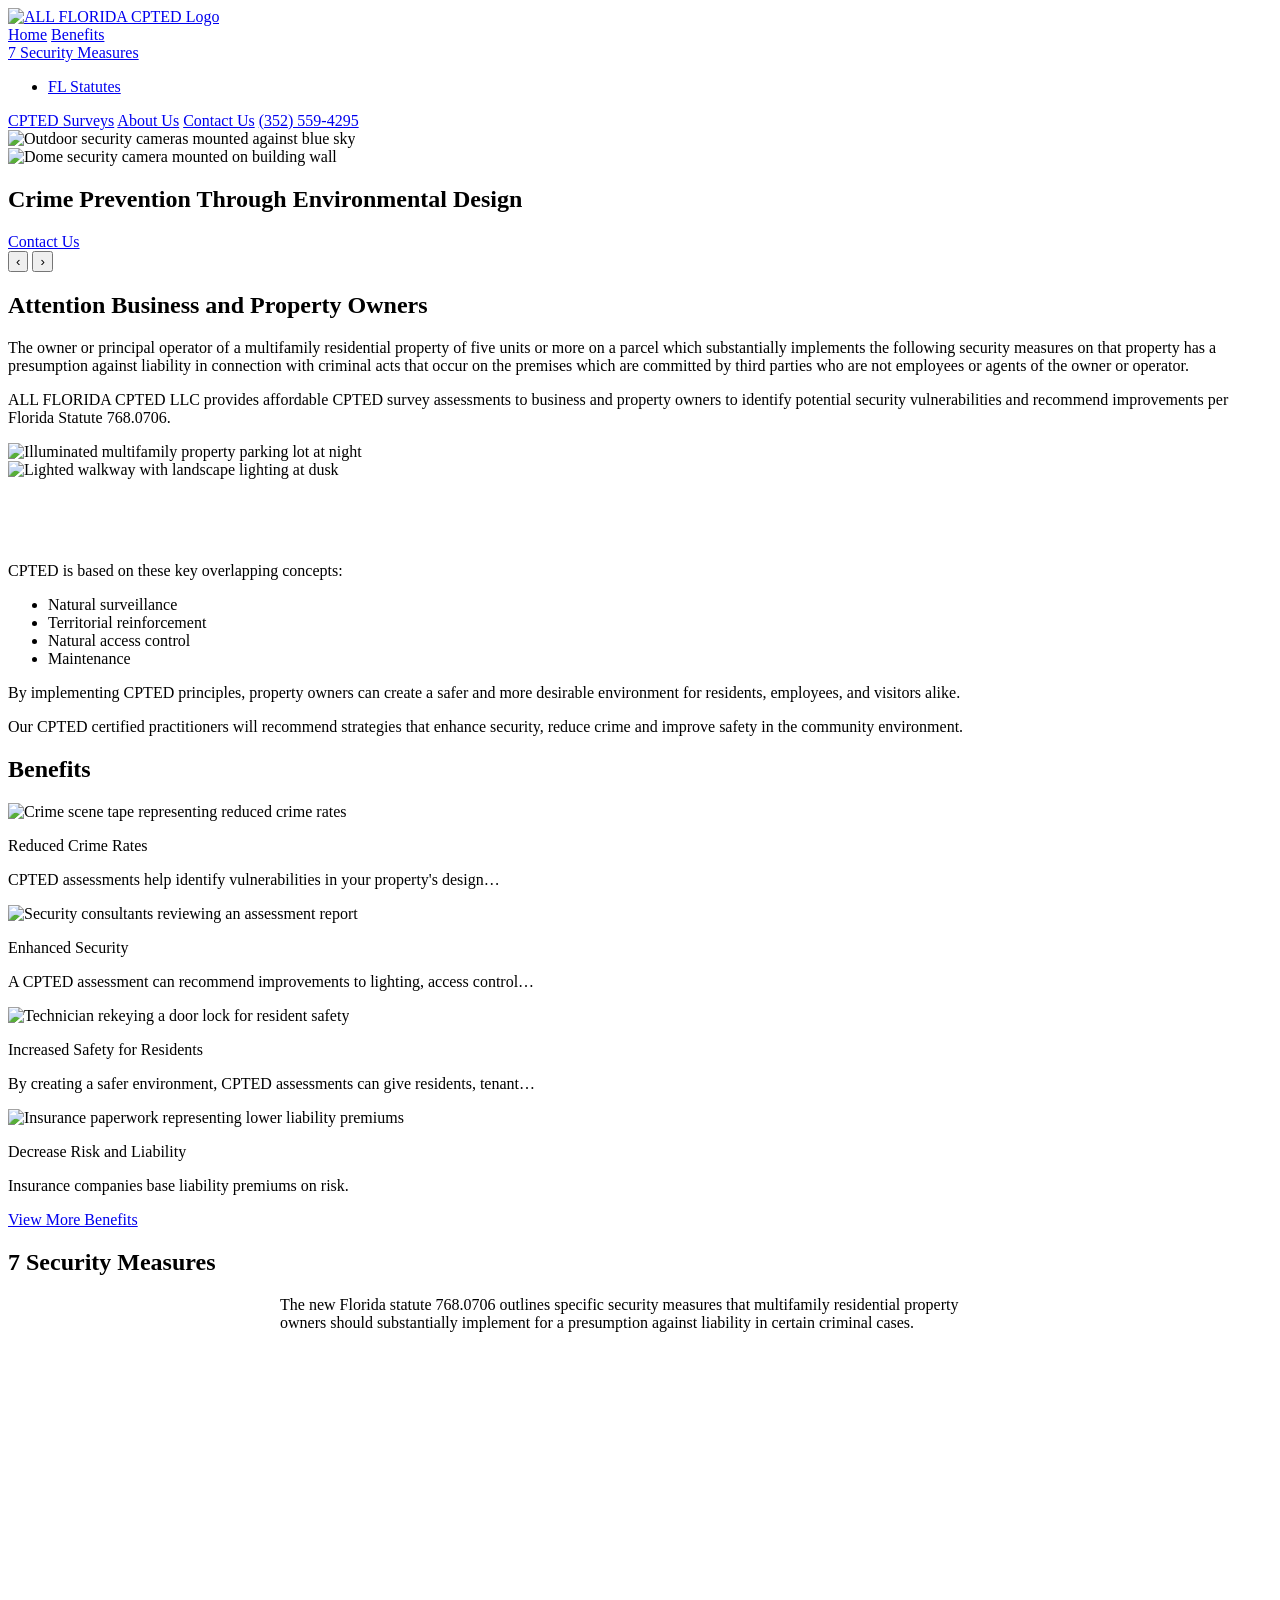
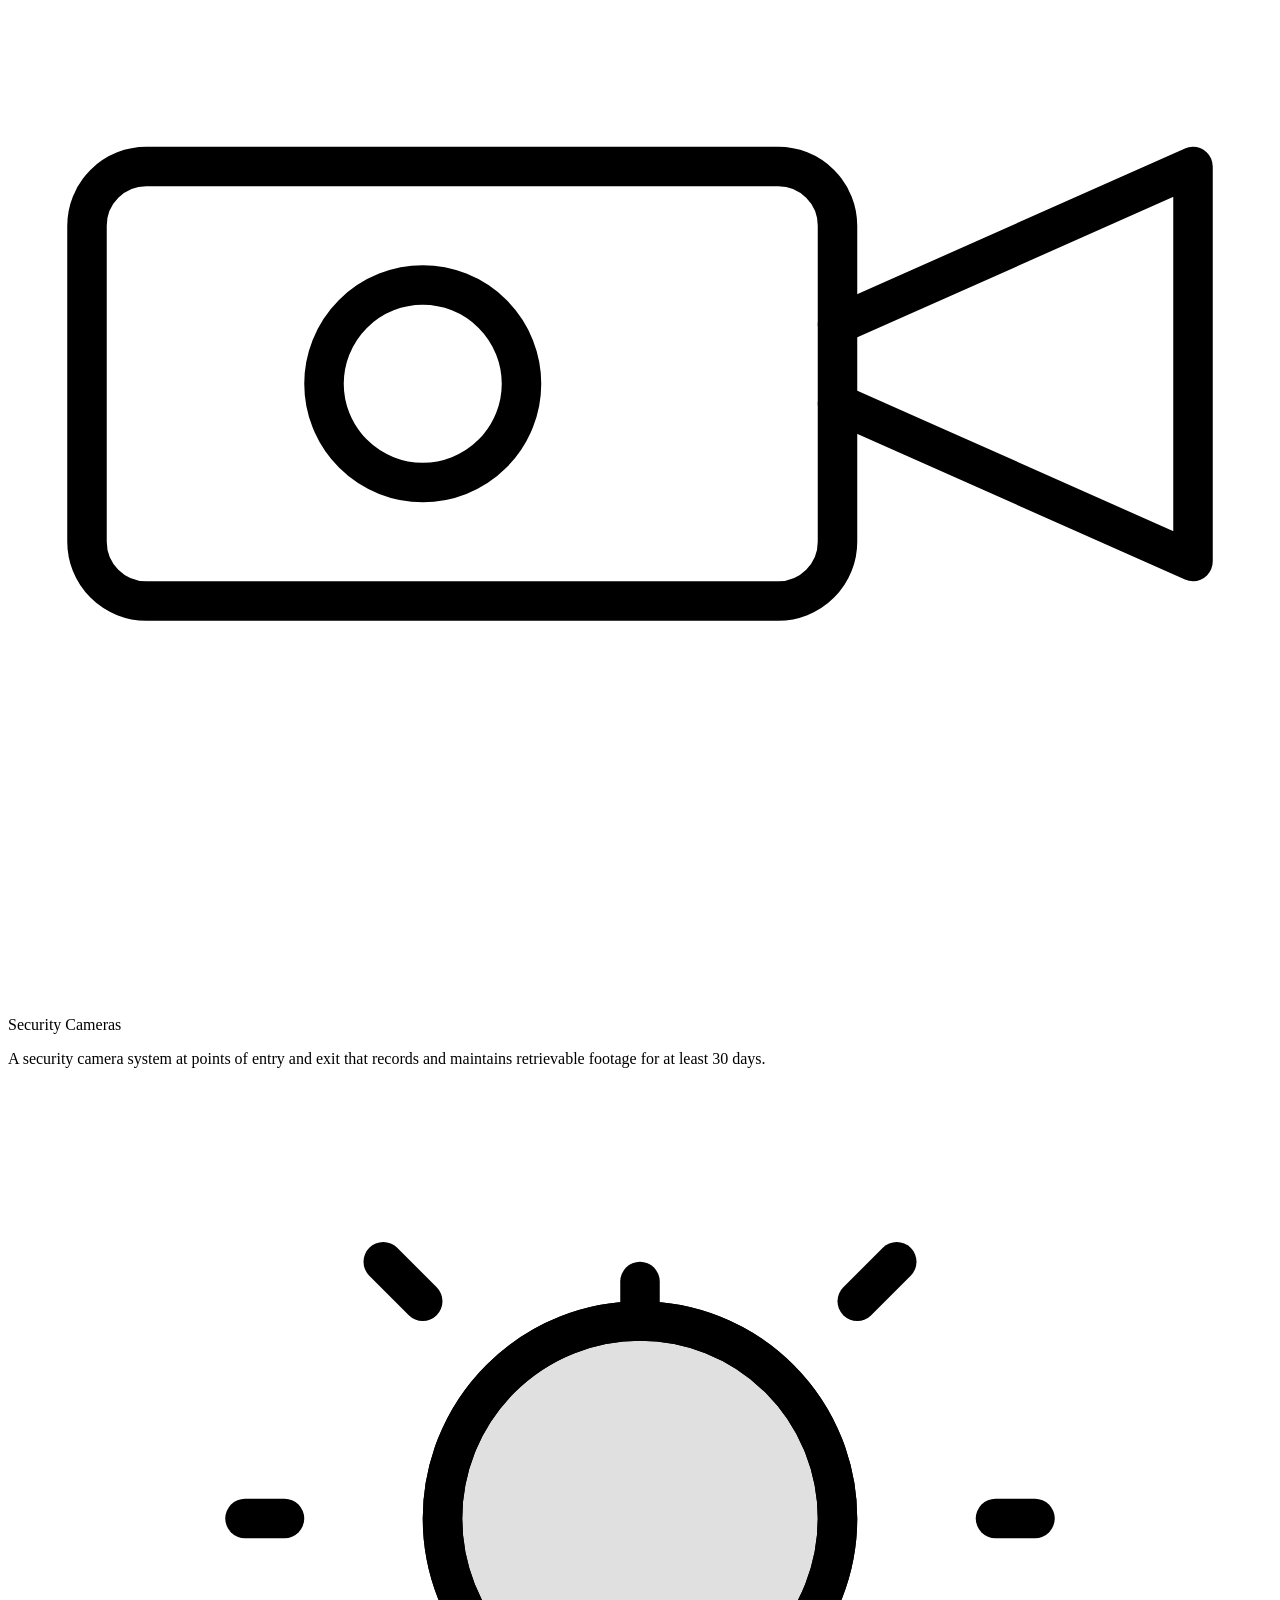
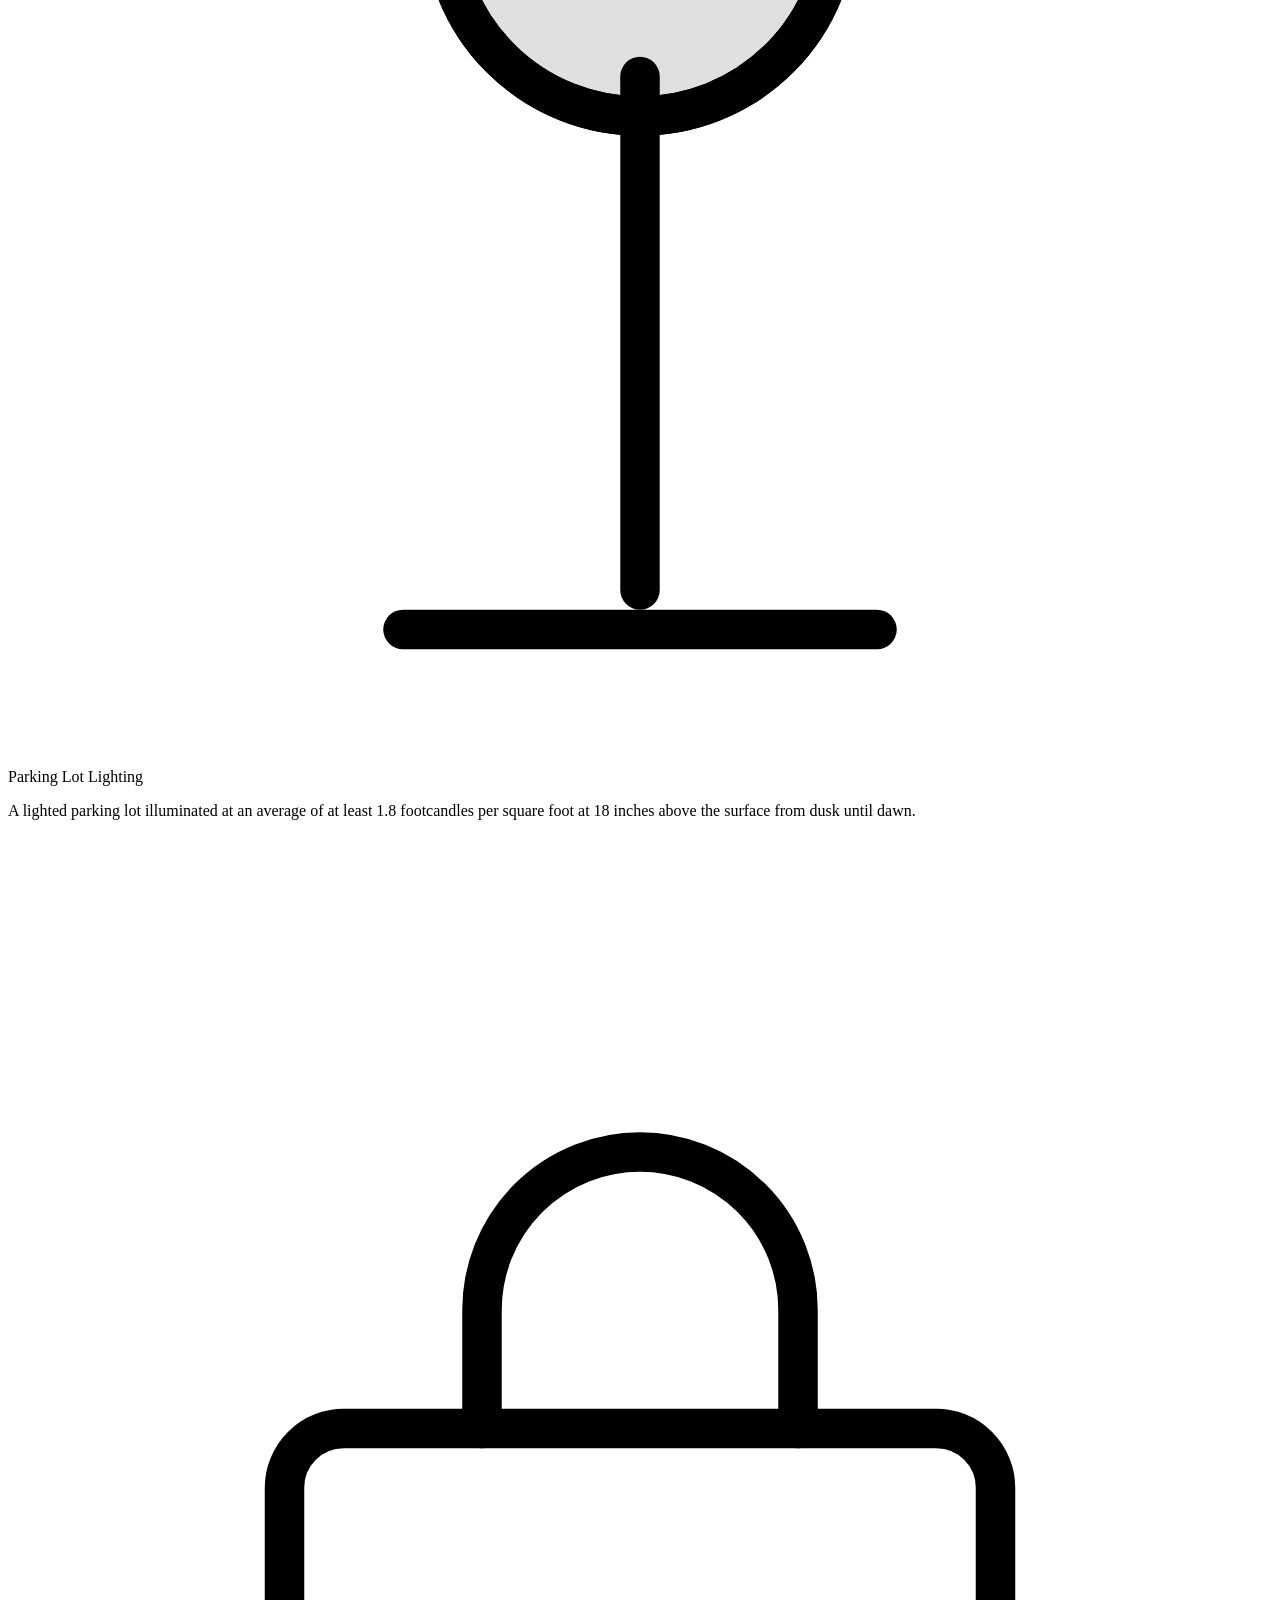
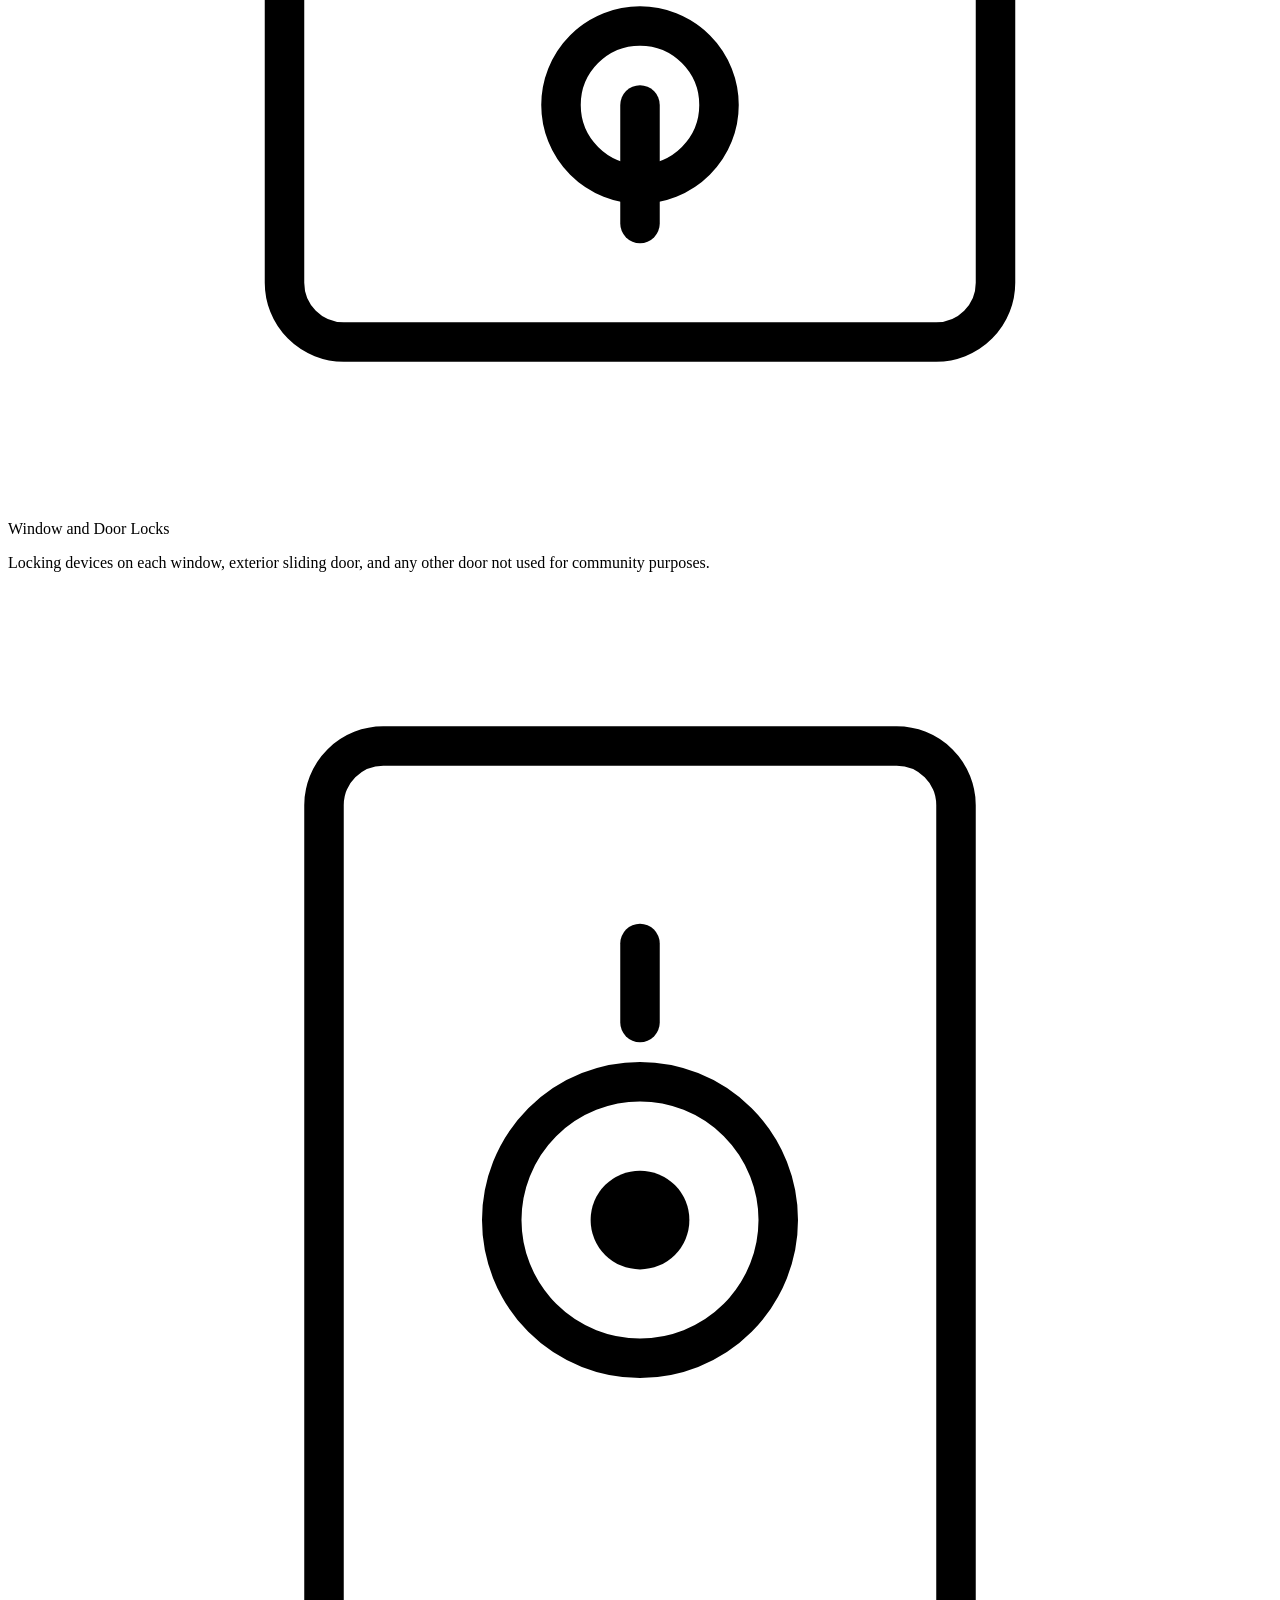
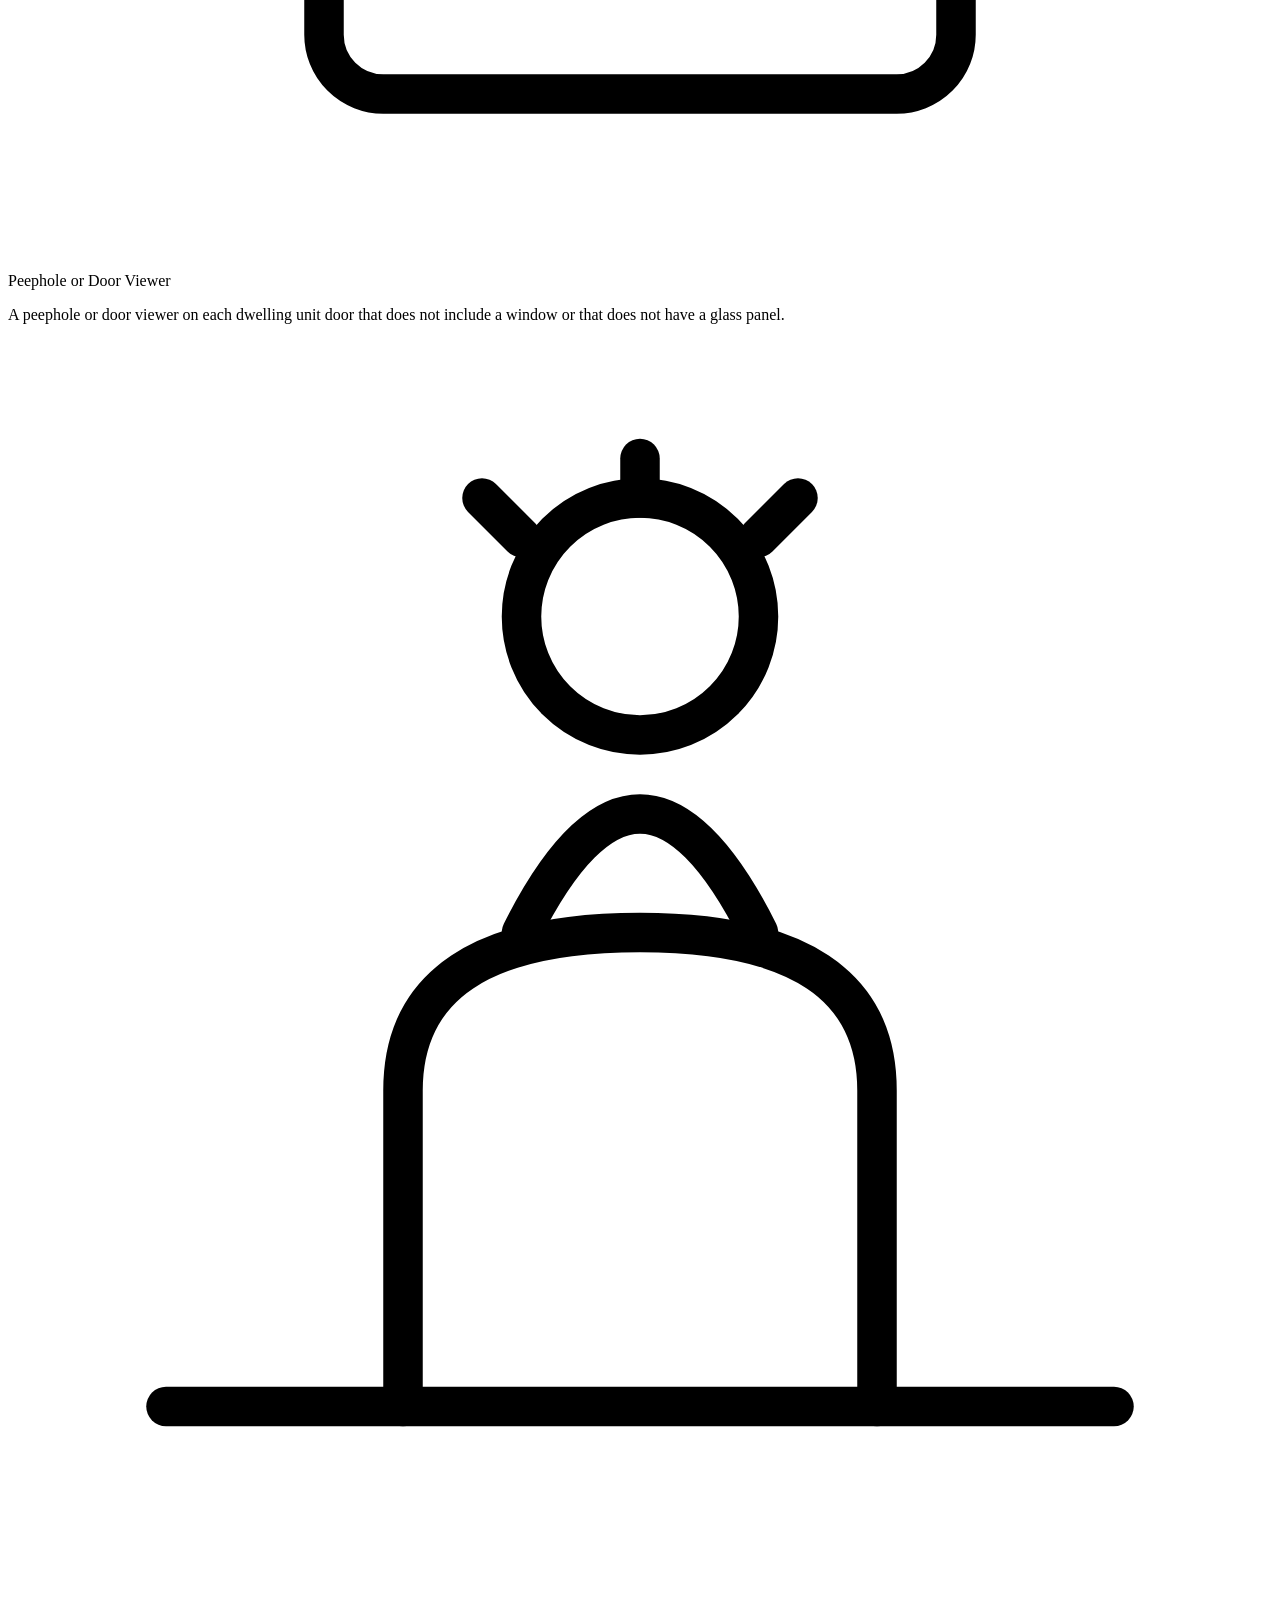
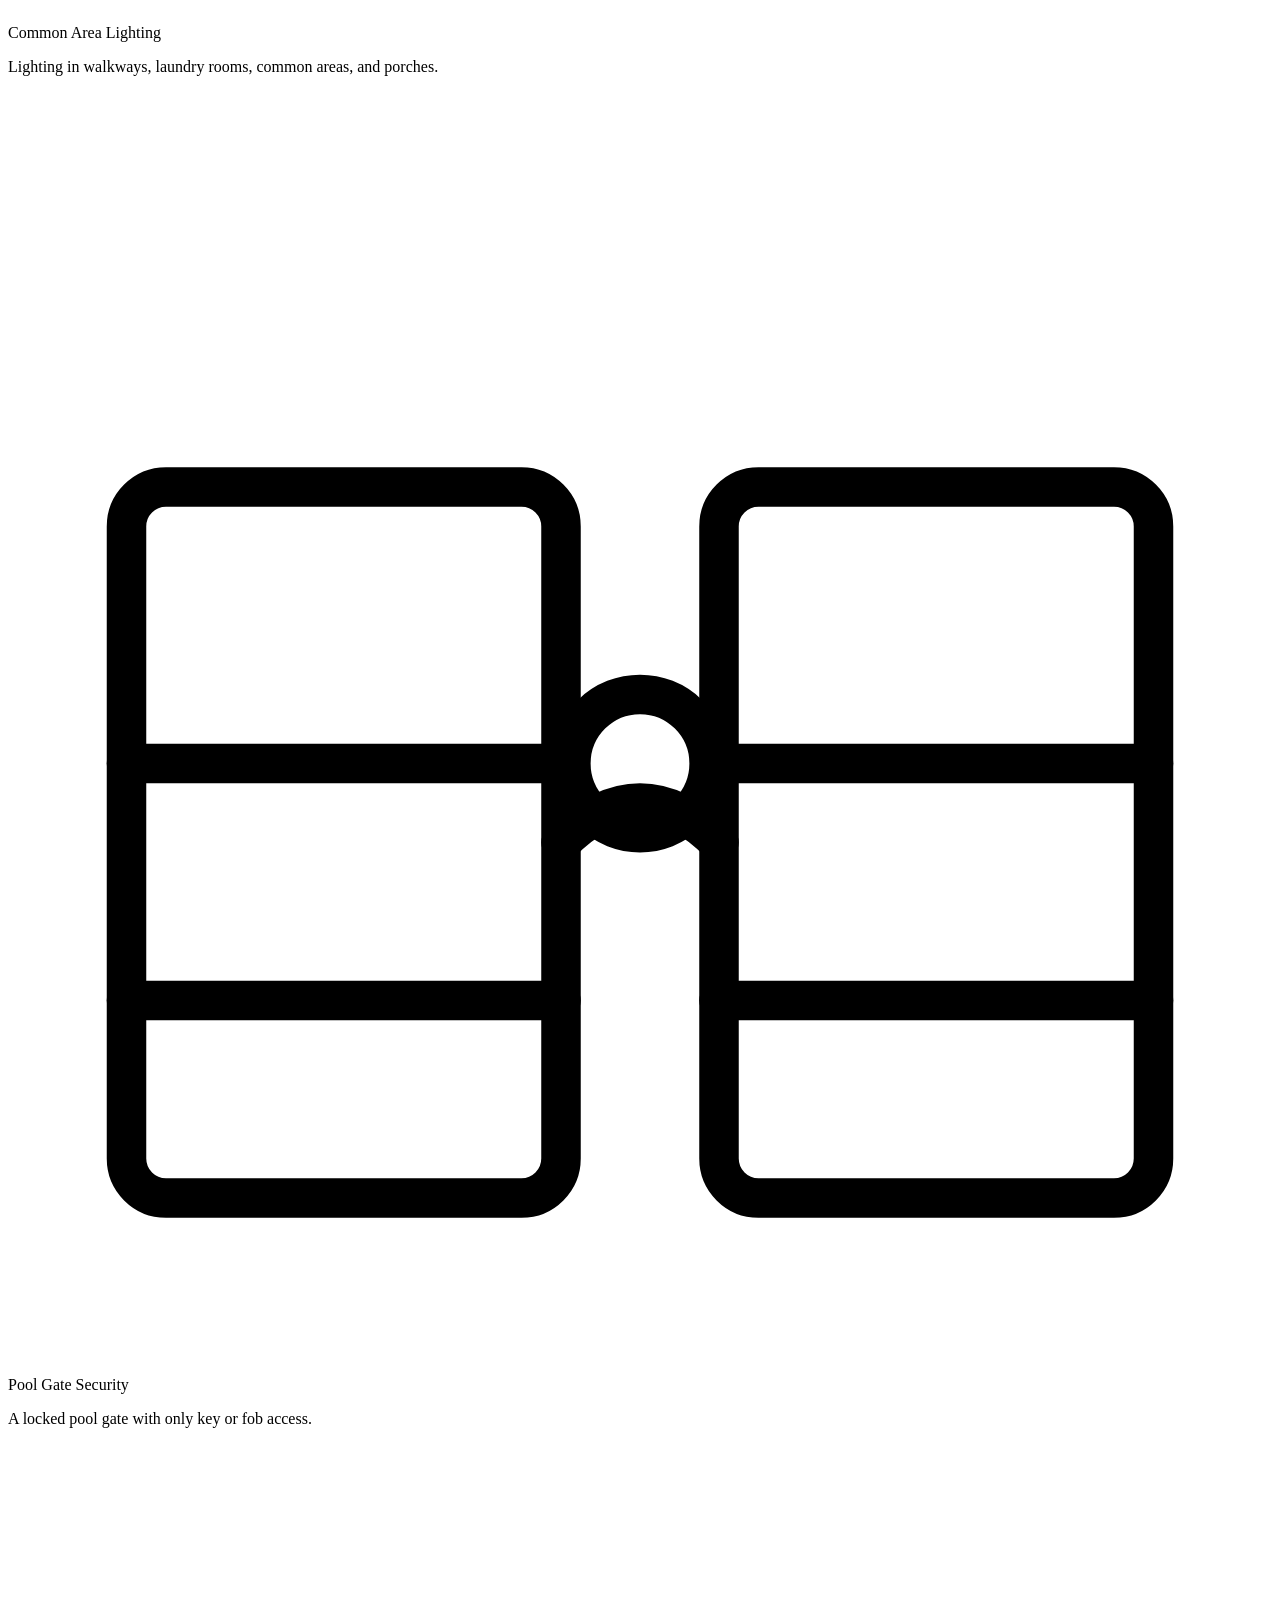
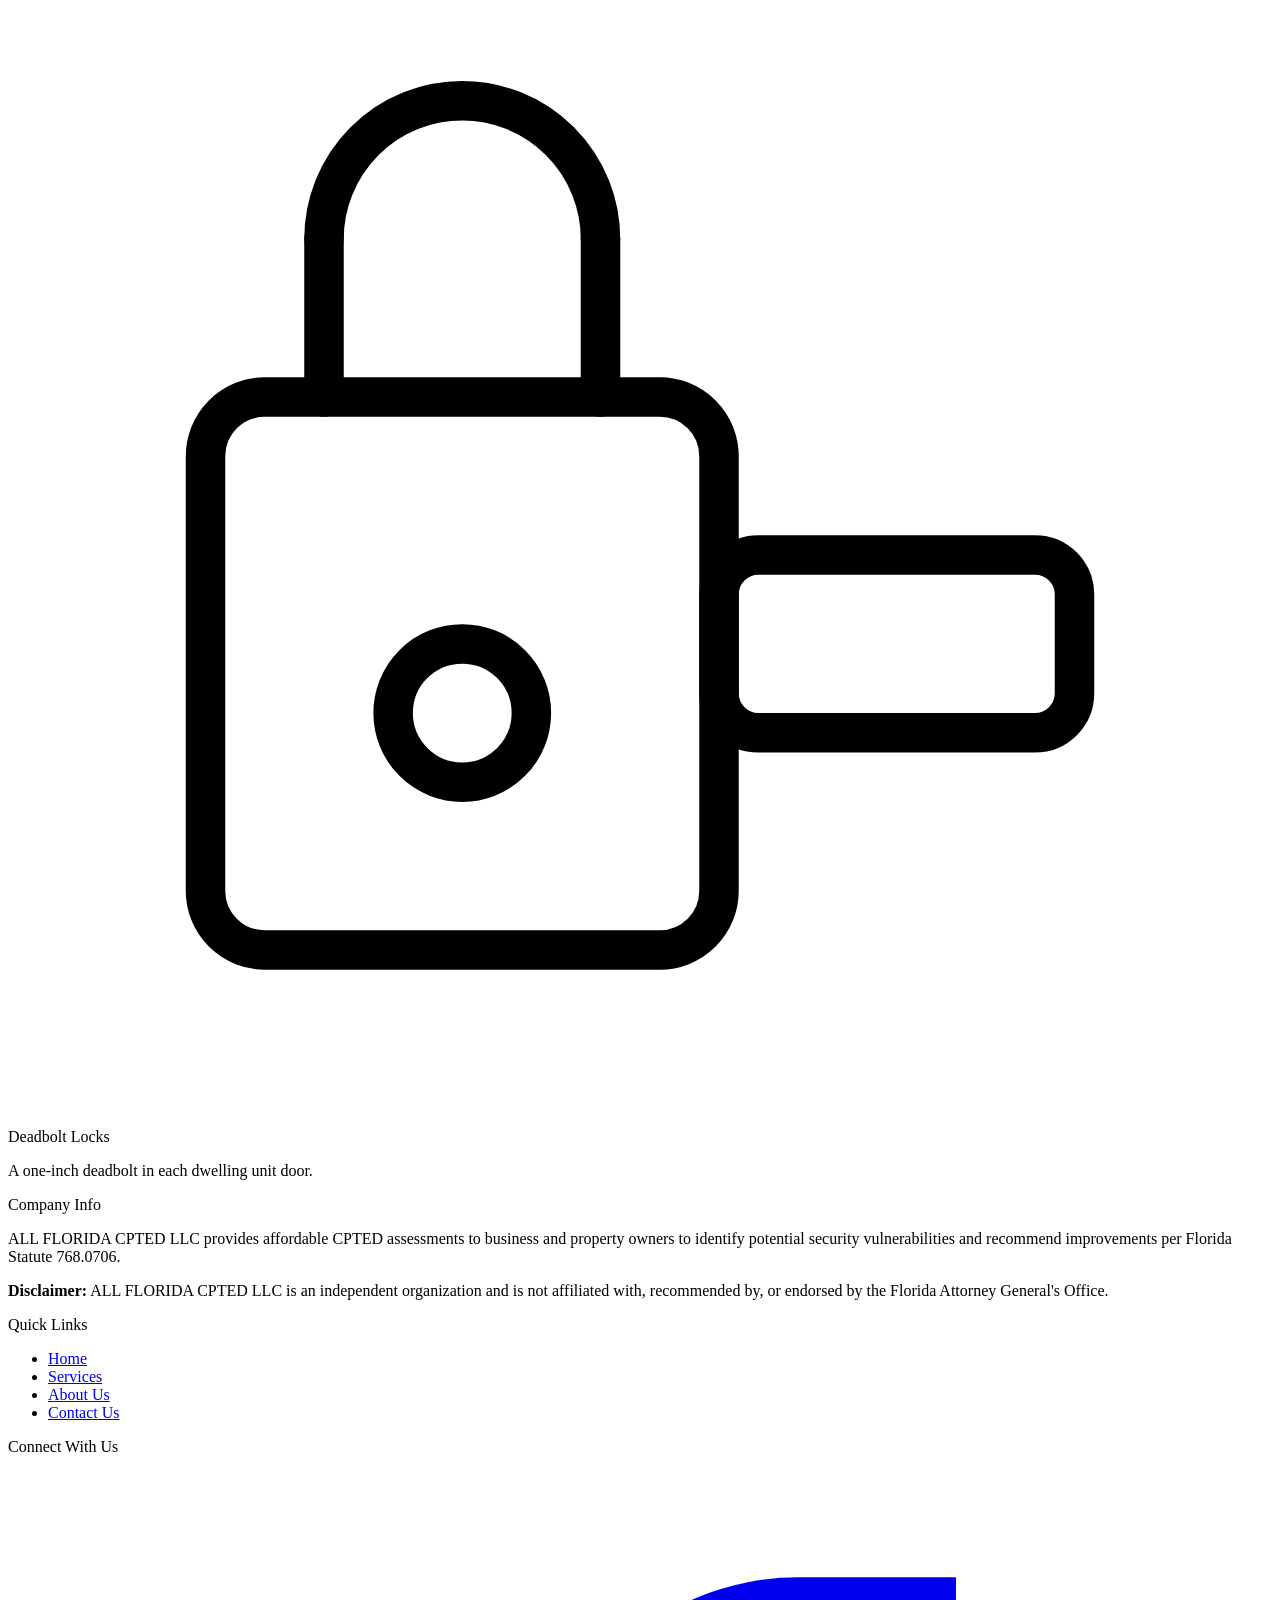
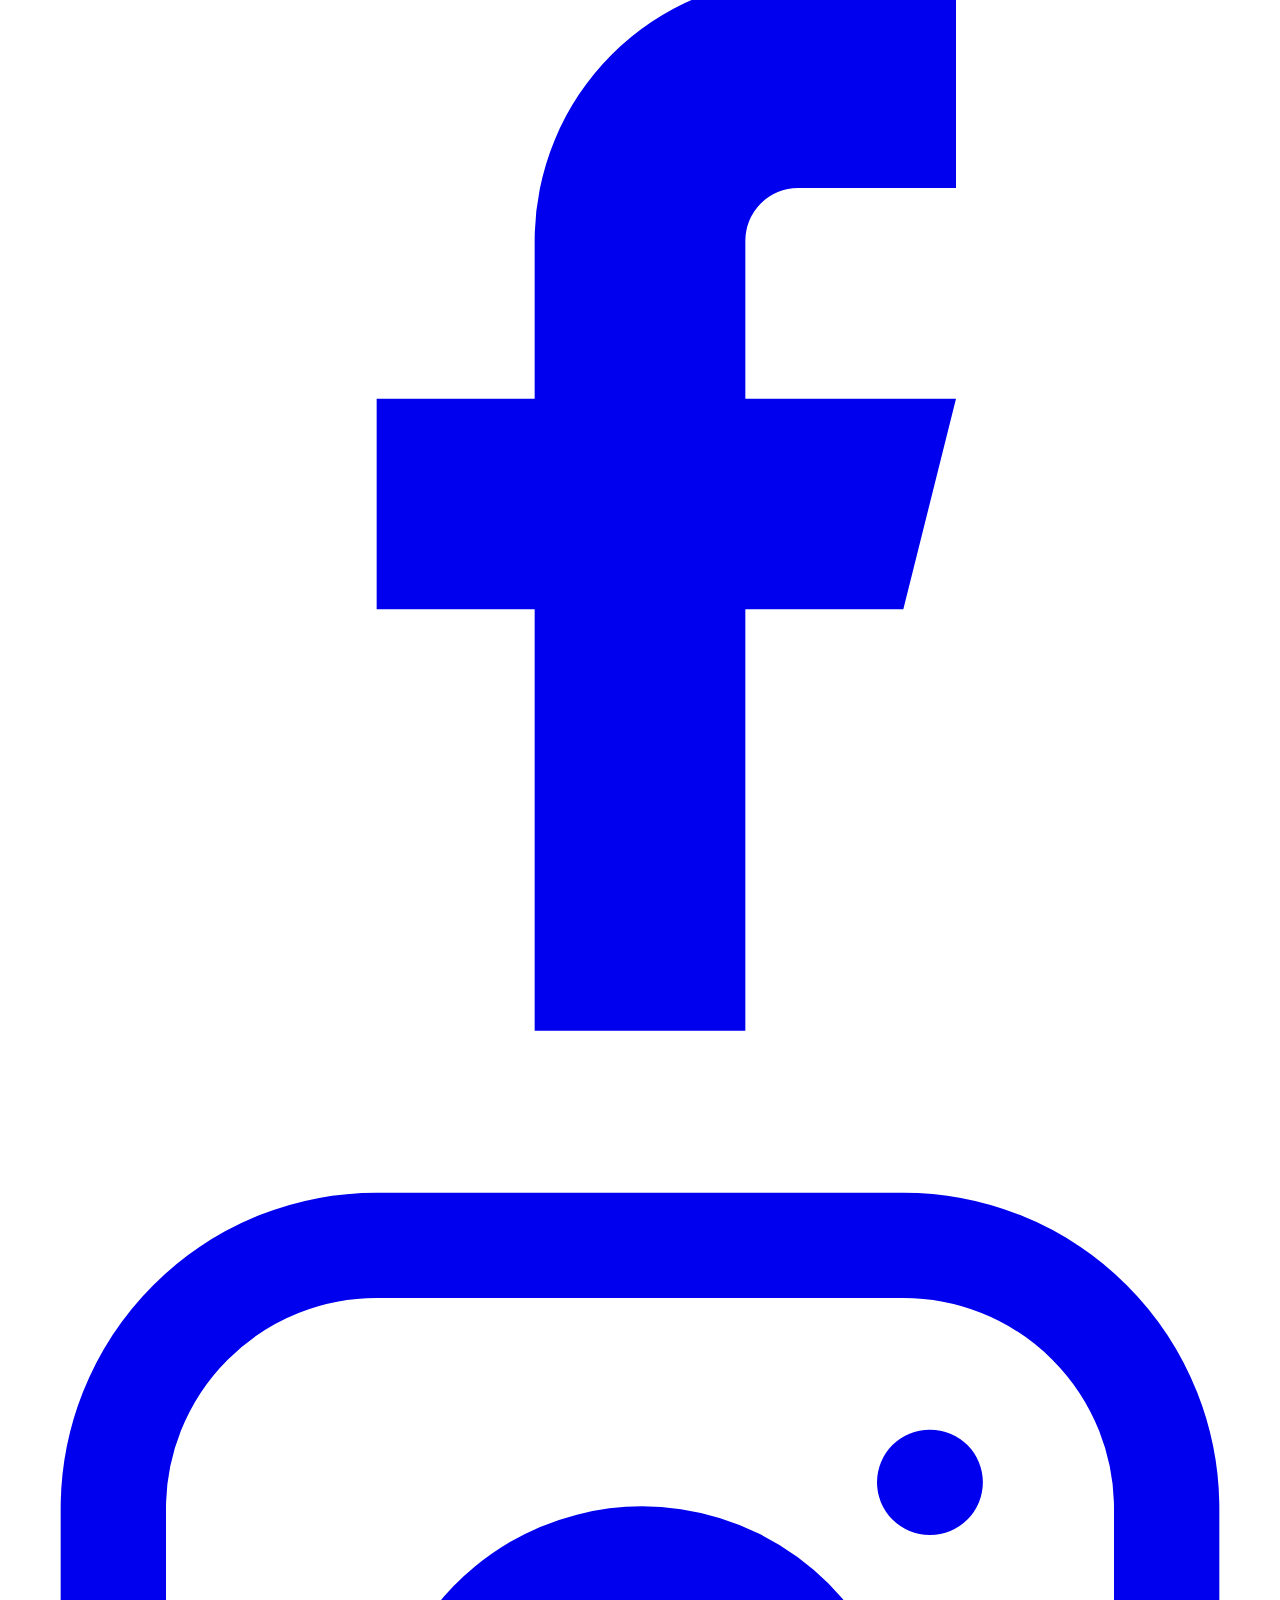
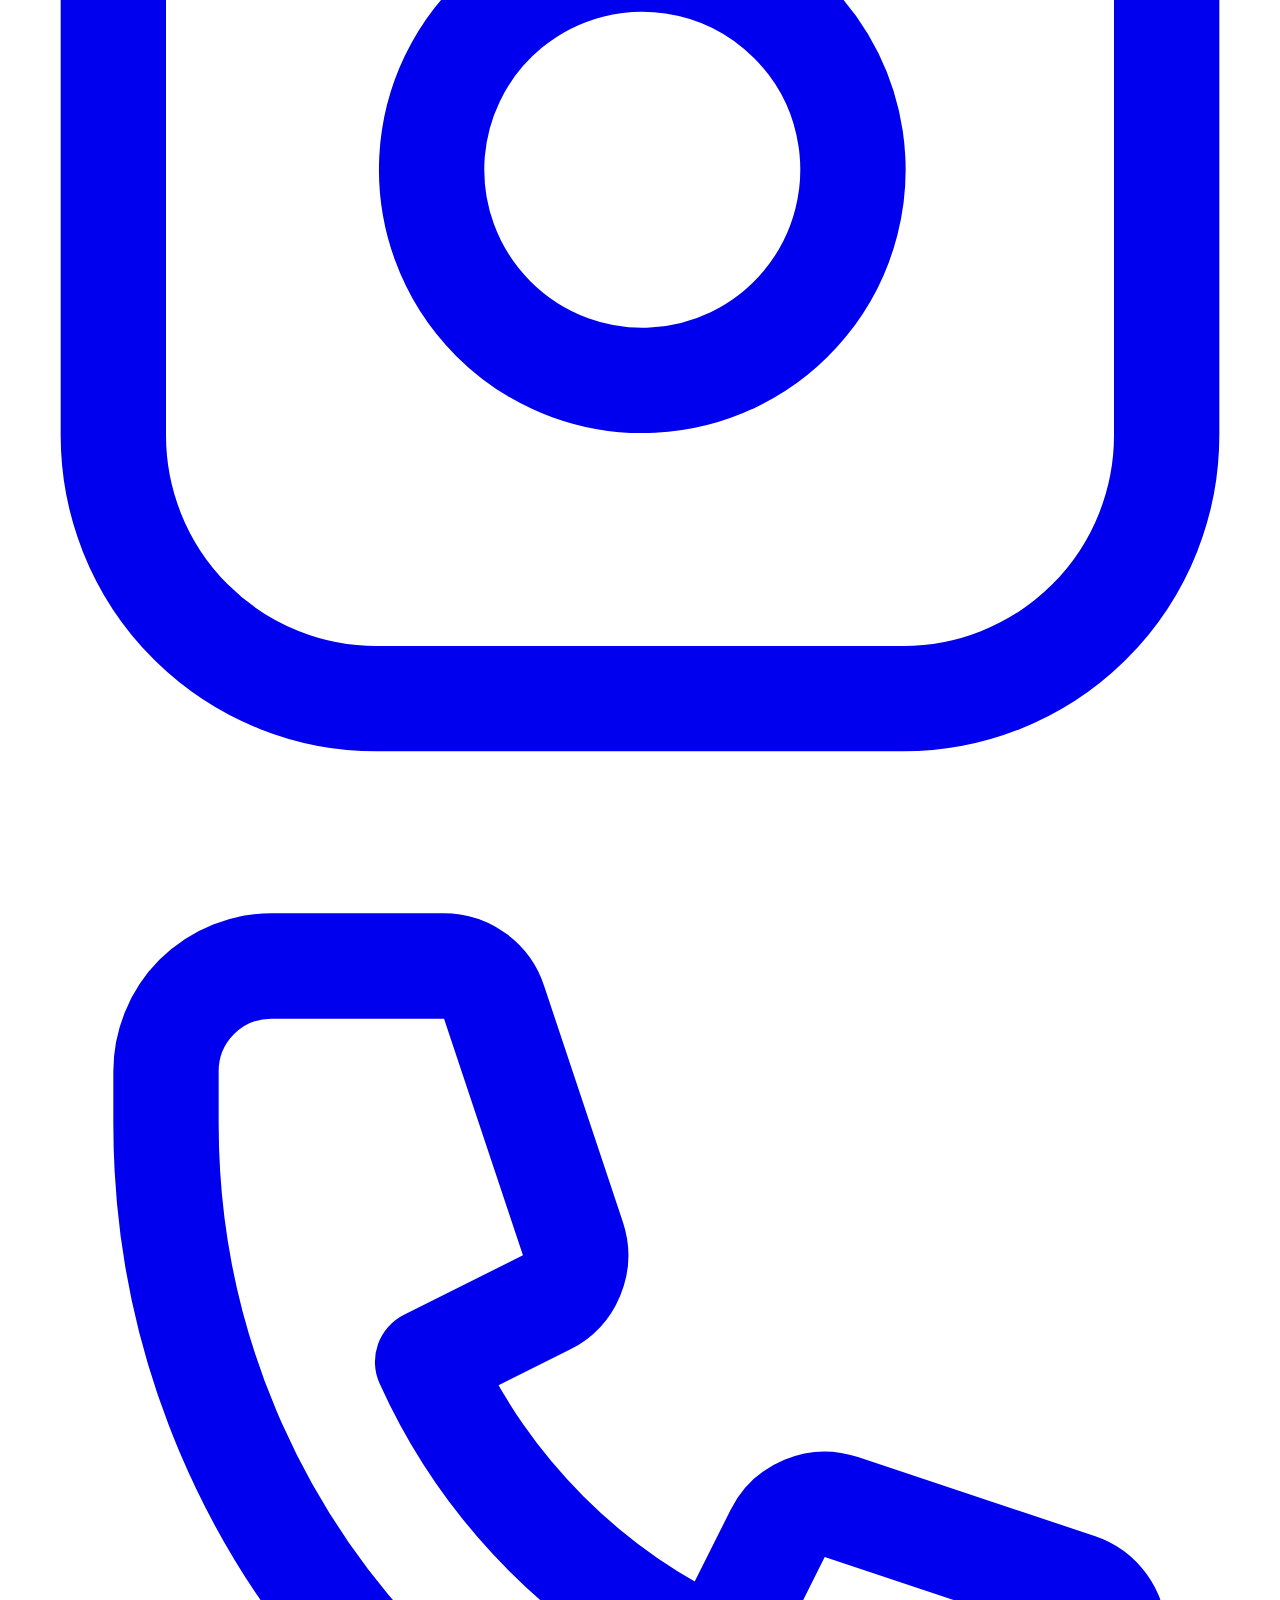
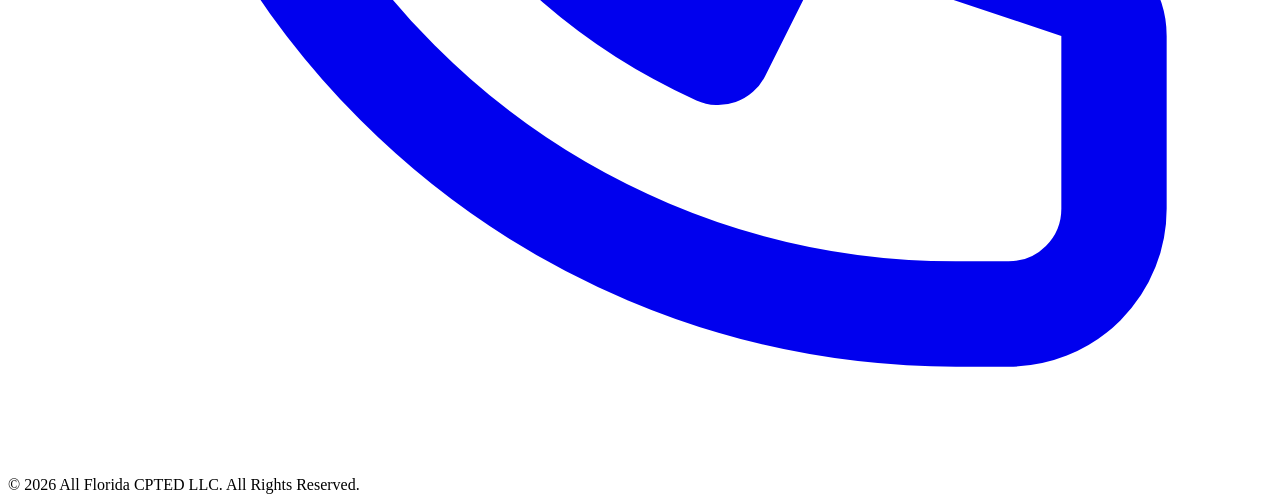
==== commit b40de5a0: "Update index.html" ====
--- a/7-security-measures/index.html
+++ b/7-security-measures/index.html
@@ -31,45 +31,43 @@
 
 <header class="site-header">
   <div class="header-inner">
-<a href="index.html" class="site-logo" aria-label="ALL FLORIDA CPTED LLC — Home">
-
+
+    <a href="index.html" class="site-logo" aria-label="ALL FLORIDA CPTED LLC — Home">
       <img src="public/Logo1.png" alt="ALL FLORIDA CPTED Logo" class="logo-img">
-<div class="logo-text-block">
-</div>
-</a>
+    </a>
+
+    <div class="logo-text-block"></div>
 
     <nav class="main-nav" aria-label="Main navigation">
+
       <a href="index.html" class="nav-home-pill">Home</a>
+
       <a href="services/index.html">Benefits</a>
+
       <div class="nav-dropdown">
         <a href="7-security-measures/index.html">7 Security Measures</a>
-        <ul class="dropdown-menu" role="menu">
-          <li role="none"><a href="fl-statutes/index.html" role="menuitem">FL Statutes</a></li>
+
+        <ul class="dropdown-menu">
+          <li>
+            <a href="fl-statutes/index.html">FL Statutes</a>
+          </li>
         </ul>
-      </div>
+
+      </div>
+
       <a href="implementing-cpted/index.html">CPTED Surveys</a>
+
       <a href="about-us/index.html">About Us</a>
+
       <a href="contact-us/index.html">Contact Us</a>
-      <a href="tel:3525594295" class="nav-phone-pill" aria-label="Call (352) 559-4295">
-        <svg width="14" height="14" fill="none" viewBox="0 0 24 24" stroke="currentColor" stroke-width="2" aria-hidden="true"><path stroke-linecap="round" stroke-linejoin="round" d="M3 5a2 2 0 012-2h3.28a1 1 0 01.948.684l1.498 4.493a1 1 0 01-.502 1.21l-2.257 1.13a11.042 11.042 0 005.516 5.516l1.13-2.257a1 1 0 011.21-.502l4.493 1.498a1 1 0 01.684.949V19a2 2 0 01-2 2h-1C9.716 21 3 14.284 3 6V5z"/></svg>
+
+      <a href="tel:3525594295" class="nav-phone-pill">
         (352) 559-4295
       </a>
+
     </nav>
 
-    <button class="hamburger" aria-label="Toggle navigation menu" aria-expanded="false">
-      <span></span><span></span><span></span>
-    </button>
-  </div>
-  <nav class="mobile-nav" aria-label="Mobile navigation">
-    <a href="index.html">Home</a>
-    <a href="services/index.html">Benefits</a>
-    <a href="7-security-measures/index.html">7 Security Measures</a>
-    <a href="fl-statutes/index.html" class="mobile-child">&#8627; FL Statutes</a>
-    <a href="implementing-cpted/index.html">CPTED Surveys</a>
-    <a href="about-us/index.html">About Us</a>
-    <a href="contact-us/index.html">Contact Us</a>
-    <a href="tel:3525594295">(352) 559-4295</a>
-  </nav>
+  </div>
 </header>
 
 <!-- Hero Slider -->
